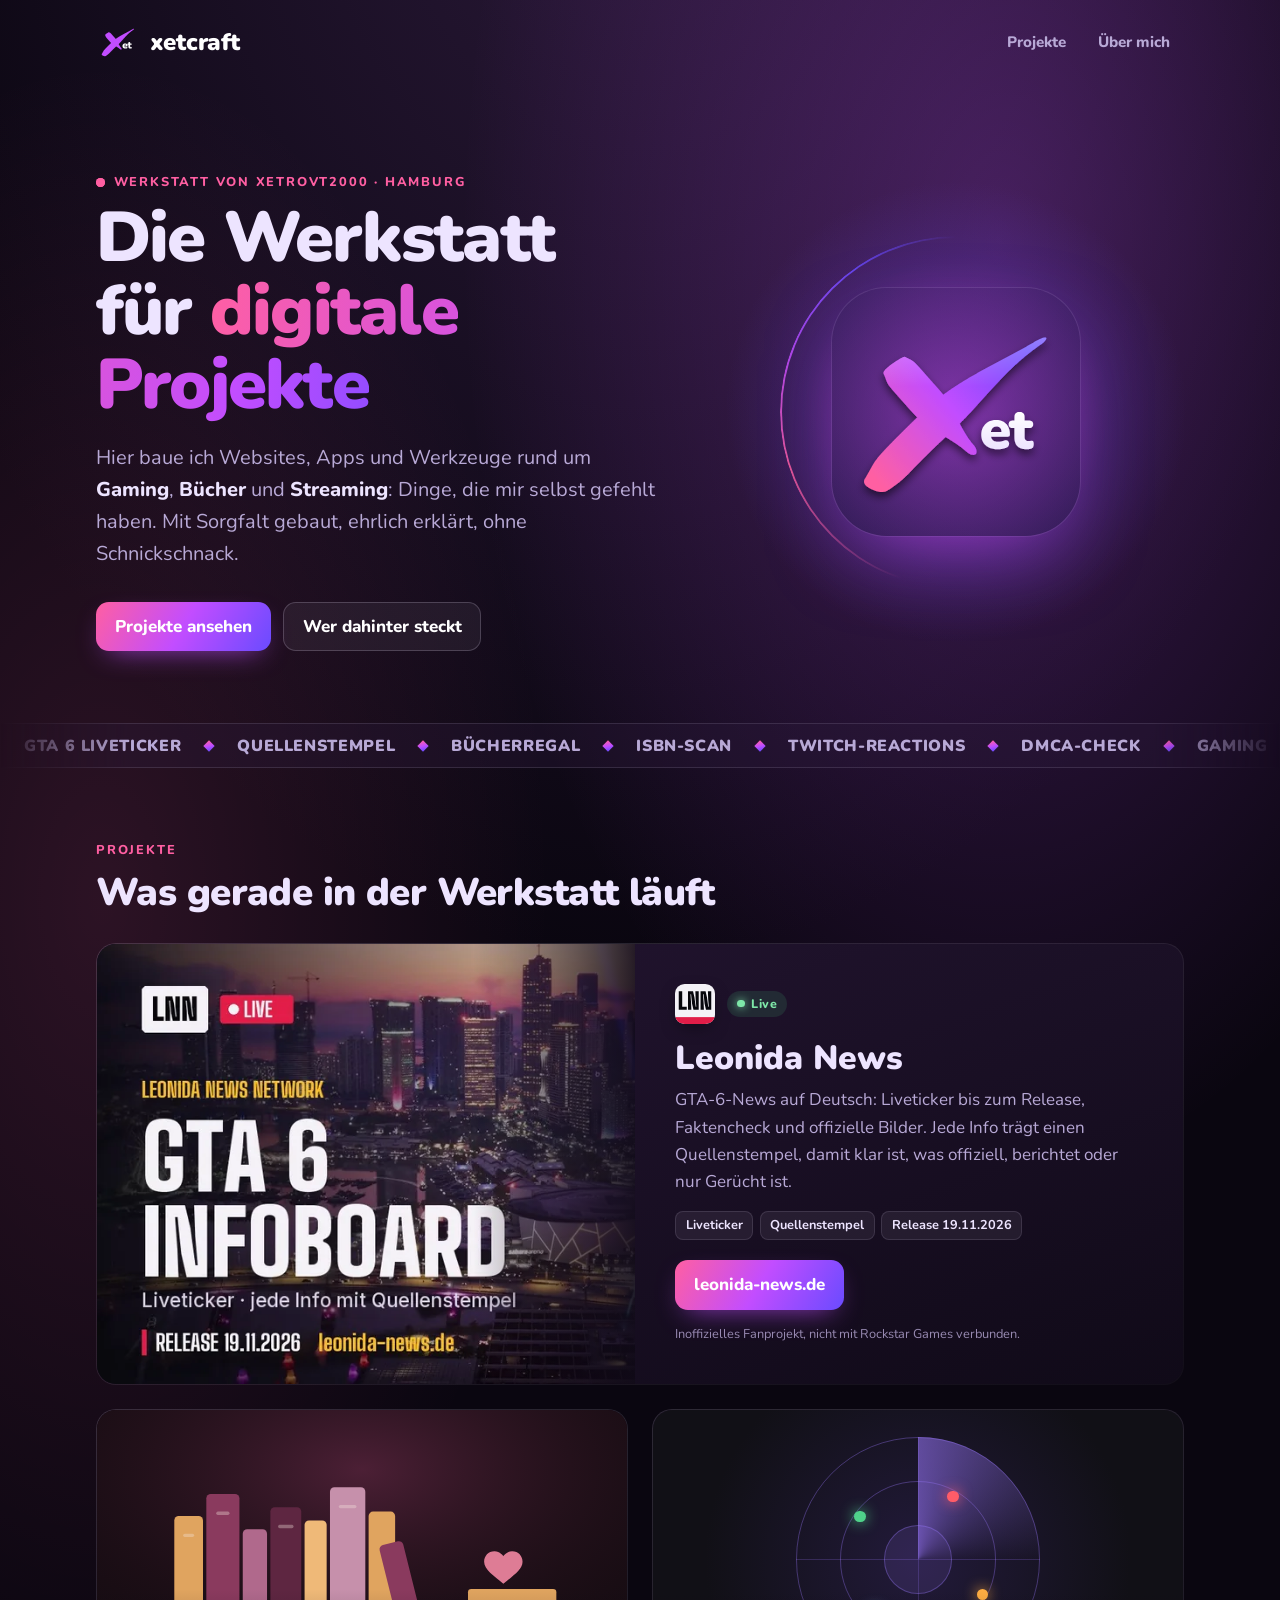
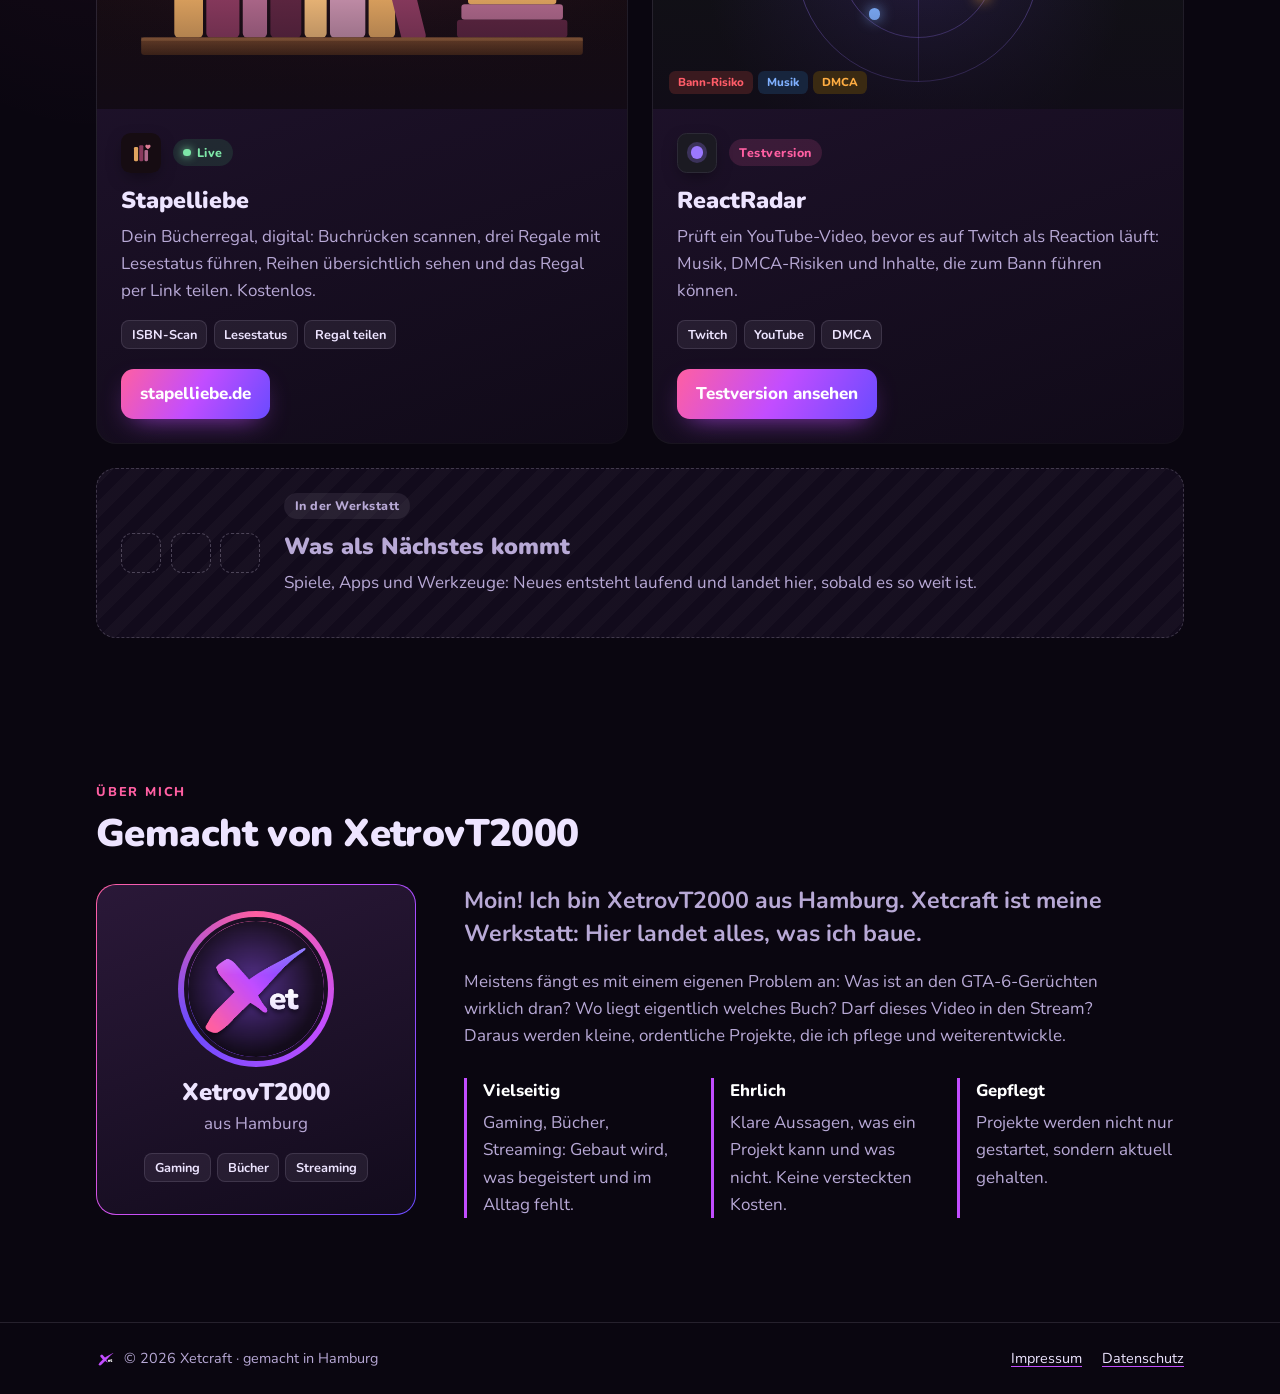
==== index.html @ e11c420f "Startseite xetcraft.de Co-Authored-By: Claude Opus 5.5 <noreply@anthropic.com>" ====
<!doctype html>
<html lang="de">
<head>
<meta charset="utf-8">
<meta name="viewport" content="width=device-width, initial-scale=1">
<title>Xetcraft · Die Werkstatt von XetrovT2000</title>
<meta name="description" content="Xetcraft ist die Dachmarke für die Projekte von XetrovT2000 aus Hamburg: Leonida News, Stapelliebe, ReactRadar und mehr.">
<link rel="icon" href="assets/favicon.ico" sizes="any">
<link rel="icon" type="image/png" sizes="32x32" href="assets/favicon-32.png">
<link rel="apple-touch-icon" href="assets/app-icon-180.png">
<meta name="theme-color" content="#0A0610">
<meta property="og:type" content="website">
<meta property="og:title" content="Xetcraft">
<meta property="og:description" content="Die Werkstatt für digitale Projekte: Leonida News, Stapelliebe, ReactRadar und mehr.">
<meta property="og:image" content="https://xetcraft.de/assets/banner-social-1200x630.png">
<meta property="og:url" content="https://xetcraft.de/">
<link rel="preload" href="assets/Nunito-Black.ttf" as="font" type="font/ttf" crossorigin>
<link rel="stylesheet" href="assets/site.css">
</head>
<body class="start">
<header class="top">
  <div class="wrap">
    <a class="marke" href="./" aria-label="Xetcraft Startseite"><img src="assets/zeichen-flach.svg" alt=""><span>xetcraft</span></a>
    <nav class="hauptnav" aria-label="Seitenbereiche">
      <a href="#projekte">Projekte</a>
      <a href="#ueber">Über mich</a>
    </nav>
  </div>
</header>

<main>
  <section class="wrap hero">
    <div class="hero-text">
      <p class="eyebrow"><span class="puls" aria-hidden="true"></span>Werkstatt von XetrovT2000 · Hamburg</p>
      <h1>Die Werkstatt für <em>digitale Projekte</em></h1>
      <p class="lead">Hier baue ich Websites, Apps und Werkzeuge rund um <strong>Gaming</strong>, <strong>Bücher</strong> und <strong>Streaming</strong>: Dinge, die mir selbst gefehlt haben. Mit Sorgfalt gebaut, ehrlich erklärt, ohne Schnickschnack.</p>
      <div class="aktionen">
        <a class="knopf" href="#projekte">Projekte ansehen</a>
        <a class="knopf zweit" href="#ueber">Wer dahinter steckt</a>
      </div>
    </div>
    <div class="buehne" aria-hidden="true">
      <div class="ring"></div>
      <div class="zeichen"><img src="assets/zeichen.svg" alt=""><span class="glanz"></span></div>
      <span class="funke f1"></span><span class="funke f2"></span><span class="funke f3"></span><span class="funke f4"></span><span class="funke f5"></span>
    </div>
  </section>

  <div class="laufband" aria-hidden="true">
    <div class="laufband-spur">
      <span>GTA 6 Liveticker</span><span>Quellenstempel</span><span>Bücherregal</span><span>ISBN-Scan</span><span>Twitch-Reactions</span><span>DMCA-Check</span><span>Gaming</span><span>Bücher</span><span>Streaming</span>
      <span>GTA 6 Liveticker</span><span>Quellenstempel</span><span>Bücherregal</span><span>ISBN-Scan</span><span>Twitch-Reactions</span><span>DMCA-Check</span><span>Gaming</span><span>Bücher</span><span>Streaming</span>
    </div>
  </div>

  <section class="wrap" id="projekte">
    <p class="eyebrow">Projekte</p>
    <h2>Was gerade in der Werkstatt läuft</h2>

    <div class="produkte">
      <article class="projekt gross leonida">
        <a class="bild" href="https://leonida-news.de" tabindex="-1" aria-hidden="true">
          <img src="assets/projekte/leonida-news.webp" srcset="assets/projekte/leonida-news-480.webp 480w, assets/projekte/leonida-news.webp 960w" sizes="(min-width: 60rem) 36rem, 100vw" width="960" height="504" alt="" loading="lazy">
        </a>
        <div class="inhalt">
          <div class="kopf"><img class="logo" src="assets/projekte/leonida-logo.svg" alt="" width="40" height="40"><span class="status live">Live</span></div>
          <h3>Leonida News</h3>
          <p>GTA-6-News auf Deutsch: Liveticker bis zum Release, Faktencheck und offizielle Bilder. Jede Info trägt einen Quellenstempel, damit klar ist, was offiziell, berichtet oder nur Gerücht ist.</p>
          <ul class="marken"><li>Liveticker</li><li>Quellenstempel</li><li>Release 19.11.2026</li></ul>
          <a class="knopf" href="https://leonida-news.de">leonida-news.de</a>
          <p class="fussnote">Inoffizielles Fanprojekt, nicht mit Rockstar Games verbunden.</p>
        </div>
      </article>

      <article class="projekt stapelliebe">
        <a class="bild" href="https://stapelliebe.de" tabindex="-1" aria-hidden="true">
          <svg viewBox="0 0 480 270" role="presentation">
            <defs>
              <linearGradient id="sl-holz" x1="0" y1="0" x2="0" y2="1"><stop offset="0" stop-color="#7a4a2c"/><stop offset="1" stop-color="#4a2a18"/></linearGradient>
              <radialGradient id="sl-licht" cx=".5" cy=".2" r=".8"><stop offset="0" stop-color="#5E2641" stop-opacity=".75"/><stop offset="1" stop-color="#160C12" stop-opacity="0"/></radialGradient>
            </defs>
            <rect width="480" height="270" fill="#160C12"/>
            <rect width="480" height="270" fill="url(#sl-licht)"/>
            <g class="buecher">
              <rect x="70" y="96" width="26" height="110" rx="4" fill="#E0A45F"/>
              <rect x="99" y="76" width="30" height="130" rx="4" fill="#8A3A5E"/>
              <rect x="132" y="108" width="22" height="98" rx="4" fill="#B0698C"/>
              <rect x="157" y="88" width="28" height="118" rx="4" fill="#5E2641"/>
              <rect x="188" y="100" width="20" height="106" rx="4" fill="#EFB978"/>
              <rect x="211" y="70" width="32" height="136" rx="4" fill="#C690AB"/>
              <rect x="246" y="92" width="24" height="114" rx="4" fill="#E0A45F"/>
              <rect x="276" y="118" width="22" height="92" rx="4" fill="#8A3A5E" transform="rotate(-14 287 206)"/>
              <rect x="330" y="176" width="92" height="14" rx="3" fill="#B0698C"/>
              <rect x="336" y="162" width="80" height="14" rx="3" fill="#E0A45F"/>
              <rect x="326" y="190" width="100" height="16" rx="3" fill="#5E2641"/>
              <g fill="#f3e6dd" opacity=".35"><rect x="78" y="112" width="10" height="3" rx="1.5"/><rect x="108" y="92" width="12" height="3" rx="1.5"/><rect x="164" y="104" width="14" height="3" rx="1.5"/><rect x="219" y="86" width="16" height="3" rx="1.5"/></g>
              <path class="herz" d="M376 128c-5 0-8 4.4-8 4.4s-3-4.4-8-4.4c-5.6 0-9.4 4.4-9.4 9.4 0 7 8.8 12.6 17.4 20 8.8-7.4 17.4-13 17.4-20 0-5-3.8-9.4-9.4-9.4z" fill="#DE7C95"/>
            </g>
            <rect x="40" y="206" width="400" height="16" rx="3" fill="url(#sl-holz)"/>
            <rect x="40" y="206" width="400" height="3" fill="#a06a42" opacity=".7"/>
          </svg>
        </a>
        <div class="inhalt">
          <div class="kopf"><img class="logo" src="assets/projekte/stapelliebe-logo.svg" alt="" width="40" height="40"><span class="status live">Live</span></div>
          <h3>Stapelliebe</h3>
          <p>Dein Bücherregal, digital: Buchrücken scannen, drei Regale mit Lesestatus führen, Reihen übersichtlich sehen und das Regal per Link teilen. Kostenlos.</p>
          <ul class="marken"><li>ISBN-Scan</li><li>Lesestatus</li><li>Regal teilen</li></ul>
          <a class="knopf" href="https://stapelliebe.de">stapelliebe.de</a>
        </div>
      </article>

      <article class="projekt reactradar">
        <a class="bild" href="https://xetrovt2000.github.io/reactradar/" tabindex="-1" aria-hidden="true">
          <div class="radar">
            <span class="kreis k1"></span><span class="kreis k2"></span><span class="kreis k3"></span>
            <span class="strahl"></span>
            <span class="blip b-ban"></span><span class="blip b-warn"></span><span class="blip b-musik"></span><span class="blip b-ok"></span>
          </div>
          <ul class="radar-chips"><li class="ban">Bann-Risiko</li><li class="musik">Musik</li><li class="warn">DMCA</li></ul>
        </a>
        <div class="inhalt">
          <div class="kopf"><span class="logo rr" aria-hidden="true"><span></span></span><span class="status test">Testversion</span></div>
          <h3>ReactRadar</h3>
          <p>Prüft ein YouTube-Video, bevor es auf Twitch als Reaction läuft: Musik, DMCA-Risiken und Inhalte, die zum Bann führen können.</p>
          <ul class="marken"><li>Twitch</li><li>YouTube</li><li>DMCA</li></ul>
          <a class="knopf" href="https://xetrovt2000.github.io/reactradar/">Testversion ansehen</a>
        </div>
      </article>

      <article class="projekt leise">
        <div class="werkbank" aria-hidden="true"><span></span><span></span><span></span></div>
        <div class="inhalt">
          <div class="kopf"><span class="status bald">In der Werkstatt</span></div>
          <h3>Was als Nächstes kommt</h3>
          <p>Spiele, Apps und Werkzeuge: Neues entsteht laufend und landet hier, sobald es so weit ist.</p>
        </div>
      </article>
    </div>
  </section>

  <section class="wrap" id="ueber">
    <p class="eyebrow">Über mich</p>
    <h2>Gemacht von XetrovT2000</h2>
    <div class="ich">
      <div class="profil">
        <div class="avatar"><img src="assets/avatar-256.png" alt="Xetcraft-Avatar" width="256" height="256"></div>
        <p class="name">XetrovT2000</p>
        <p class="ort">aus Hamburg</p>
        <ul class="marken"><li>Gaming</li><li>Bücher</li><li>Streaming</li></ul>
      </div>
      <div class="ich-text">
        <p class="gross-text">Moin! Ich bin XetrovT2000 aus Hamburg. Xetcraft ist meine Werkstatt: Hier landet alles, was ich baue.</p>
        <p>Meistens fängt es mit einem eigenen Problem an: Was ist an den GTA-6-Gerüchten wirklich dran? Wo liegt eigentlich welches Buch? Darf dieses Video in den Stream? Daraus werden kleine, ordentliche Projekte, die ich pflege und weiterentwickle.</p>
        <div class="ueber">
          <div><h3>Vielseitig</h3><p>Gaming, Bücher, Streaming: Gebaut wird, was begeistert und im Alltag fehlt.</p></div>
          <div><h3>Ehrlich</h3><p>Klare Aussagen, was ein Projekt kann und was nicht. Keine versteckten Kosten.</p></div>
          <div><h3>Gepflegt</h3><p>Projekte werden nicht nur gestartet, sondern aktuell gehalten.</p></div>
        </div>
      </div>
    </div>
  </section>
</main>

<footer class="unten">
  <div class="wrap">
    <span><img src="assets/zeichen-flach.svg" alt="" width="20" height="20"> © 2026 Xetcraft · gemacht in Hamburg</span>
    <nav><a href="impressum.html">Impressum</a><a href="datenschutz.html">Datenschutz</a></nav>
  </div>
</footer>
</body>
</html>
---- assets/site.css ----
@font-face { font-family: "Nunito"; src: url("Nunito-var.ttf") format("truetype"); font-weight: 200 900; font-display: swap; }
@font-face { font-family: "Nunito Black"; src: url("Nunito-Black.ttf") format("truetype"); font-weight: 900; font-display: swap; }

:root {
  --pink: #FF5FA2; --magenta: #C24DFF; --violett: #6A4BFF;
  --aubergine: #2C1A3B; --nacht: #0A0610; --lavendel: #EDE4FF; --tinte: #1C1027;
  --text: #EDE4FF; --text-leise: #B8A9D6; --linie: rgba(237, 228, 255, .12);
  --verlauf: linear-gradient(120deg, var(--pink), var(--magenta) 50%, var(--violett));
  color-scheme: dark;
}
* { box-sizing: border-box; }
html { background: var(--nacht); scroll-behavior: smooth; }
body {
  margin: 0; min-height: 100vh; display: flex; flex-direction: column; overflow-x: hidden;
  font: 400 1.0625rem/1.6 "Nunito", system-ui, sans-serif; color: var(--text);
  background: radial-gradient(ellipse 90% 60% at 50% -10%, var(--aubergine), var(--nacht) 70%) no-repeat, var(--nacht);
}
body.start {
  background:
    radial-gradient(ellipse 60% 45% at 78% 8%, rgba(194, 77, 255, .28), transparent 70%) no-repeat,
    radial-gradient(ellipse 50% 40% at 8% 30%, rgba(255, 95, 162, .14), transparent 70%) no-repeat,
    radial-gradient(ellipse 90% 60% at 50% -10%, var(--aubergine), var(--nacht) 70%) no-repeat,
    var(--nacht);
}
a { color: var(--lavendel); text-decoration-color: var(--magenta); text-underline-offset: .2em; }
a:hover { color: #fff; }
a:focus-visible { outline: 2px solid var(--pink); outline-offset: 3px; border-radius: 4px; }
img, svg { max-width: 100%; }

.wrap { width: 100%; max-width: 72rem; margin: 0 auto; padding-inline: clamp(1rem, 4vw, 2rem); }

/* Kopf */
header.top { padding-block: 1.25rem; }
header.top .wrap { display: flex; align-items: center; justify-content: space-between; gap: 1rem; }
.marke { display: inline-flex; align-items: center; gap: .6rem; text-decoration: none; color: #fff; }
.marke img { width: 2.75rem; height: 2.75rem; }
.marke span { font: 900 1.5rem/1 "Nunito Black", "Nunito", sans-serif; letter-spacing: -.01em; }
.hauptnav { display: flex; gap: .35rem; }
.hauptnav a { padding: .45rem .85rem; border-radius: 999px; text-decoration: none; font-weight: 800; font-size: .95rem; color: var(--text-leise); transition: background .2s, color .2s; }
.hauptnav a:hover { background: rgba(237, 228, 255, .08); color: #fff; }

main { flex: 1; }

/* Hero */
.hero {
  display: grid; grid-template-columns: minmax(0, 1.25fr) minmax(0, 1fr); align-items: center; gap: clamp(1.5rem, 5vw, 4rem);
  padding-block: clamp(2.5rem, 8vw, 5.5rem) clamp(2.5rem, 7vw, 4.5rem);
}
h1 {
  margin: 0; max-width: 16ch;
  font: 900 clamp(2.4rem, 6.8vw, 4.4rem)/1.04 "Nunito Black", "Nunito", sans-serif; letter-spacing: -.025em;
}
h1 em {
  font-style: normal; color: transparent; -webkit-background-clip: text; background-clip: text;
  background-image: linear-gradient(100deg, var(--pink), var(--magenta) 30%, var(--violett) 50%, #fff 55%, var(--pink) 62%, var(--magenta) 80%, var(--violett));
  background-size: 250% 100%; animation: schimmer 7s ease-in-out infinite;
}
@keyframes schimmer { 0%, 30% { background-position: 100% 0; } 70%, 100% { background-position: 0 0; } }
.lead { margin: 1.25rem 0 0; max-width: 36rem; font-size: clamp(1.05rem, 2.3vw, 1.25rem); color: var(--text-leise); }
.lead strong { color: var(--lavendel); font-weight: 800; }
.aktionen { display: flex; flex-wrap: wrap; gap: .75rem; margin-top: 2rem; }

.eyebrow { display: flex; align-items: center; gap: .55rem; margin: 0 0 .6rem; font-weight: 800; font-size: .8rem; letter-spacing: .14em; text-transform: uppercase; color: var(--pink); }
.puls { position: relative; width: .55rem; height: .55rem; border-radius: 50%; background: var(--pink); }
.puls::after { content: ""; position: absolute; inset: 0; border-radius: 50%; background: var(--pink); animation: puls 2.2s ease-out infinite; }
@keyframes puls { from { transform: scale(1); opacity: .7; } to { transform: scale(3); opacity: 0; } }

/* Logo-Bühne mit Lichtschein, Ring, Glanz und Funken */
.buehne { position: relative; width: min(100%, 25rem); aspect-ratio: 1; margin-inline: auto; display: grid; place-items: center; }
.buehne::before {
  content: ""; position: absolute; inset: -10%; border-radius: 50%;
  background: radial-gradient(circle, rgba(194, 77, 255, .5), rgba(106, 75, 255, .15) 45%, transparent 68%);
  animation: glimmen 6s ease-in-out infinite;
}
.ring {
  position: absolute; inset: 6%; border-radius: 50%; padding: 2px;
  background: conic-gradient(from 0deg, transparent 0 55%, var(--pink) 70%, var(--magenta) 80%, var(--violett) 90%, transparent);
  -webkit-mask: linear-gradient(#000 0 0) content-box, linear-gradient(#000 0 0); -webkit-mask-composite: xor;
  mask: linear-gradient(#000 0 0) content-box exclude, linear-gradient(#000 0 0);
  animation: drehen 9s linear infinite; opacity: .85;
}
.zeichen {
  position: relative; width: 62%; border-radius: 22%; overflow: hidden;
  box-shadow: 0 30px 80px -20px rgba(194, 77, 255, .55), 0 0 0 1px rgba(237, 228, 255, .1);
  animation: schweben 7s ease-in-out infinite;
}
.zeichen img { display: block; width: 100%; }
.glanz {
  position: absolute; inset: 0;
  background: linear-gradient(115deg, transparent 35%, rgba(255, 255, 255, .28) 48%, rgba(255, 255, 255, .05) 56%, transparent 62%);
  transform: translateX(-120%); animation: glanz 6s ease-in-out infinite 1.2s;
}
.funke { position: absolute; width: .5rem; height: .5rem; border-radius: 50%; background: #fff; box-shadow: 0 0 12px 3px var(--magenta); opacity: 0; animation: funkeln 4.5s ease-in-out infinite; }
.f1 { top: 12%; left: 18%; } .f2 { top: 22%; right: 8%; animation-delay: 1.1s; background: var(--pink); }
.f3 { bottom: 14%; left: 10%; animation-delay: 2.2s; } .f4 { bottom: 8%; right: 22%; animation-delay: 3s; background: #B9A8FF; }
.f5 { top: 50%; right: 0; width: .35rem; height: .35rem; animation-delay: 1.7s; }

@keyframes glimmen { 0%, 100% { opacity: .65; transform: scale(.94); } 50% { opacity: 1; transform: scale(1.04); } }
@keyframes drehen { to { transform: rotate(360deg); } }
@keyframes schweben { 0%, 100% { transform: translateY(0) rotate(-1.5deg); } 50% { transform: translateY(-10px) rotate(1.5deg); } }
@keyframes glanz { 0%, 55% { transform: translateX(-120%); } 85%, 100% { transform: translateX(120%); } }
@keyframes funkeln { 0%, 100% { opacity: 0; transform: scale(.4); } 45% { opacity: 1; transform: scale(1); } 70% { opacity: 0; transform: scale(.6); } }

/* Laufband */
.laufband {
  overflow: hidden; border-block: 1px solid var(--linie); background: rgba(44, 26, 59, .35);
  -webkit-mask: linear-gradient(90deg, transparent, #000 10%, #000 90%, transparent);
  mask: linear-gradient(90deg, transparent, #000 10%, #000 90%, transparent);
}
.laufband-spur { display: flex; width: max-content; animation: laufen 40s linear infinite; }
.laufband span { display: flex; align-items: center; gap: 1.5rem; padding: .85rem 0 .85rem 1.5rem; white-space: nowrap; font: 900 1rem/1 "Nunito Black", "Nunito", sans-serif; letter-spacing: .04em; text-transform: uppercase; color: var(--text-leise); }
.laufband span::after { content: ""; width: .5rem; height: .5rem; transform: rotate(45deg); background: var(--verlauf); }
@keyframes laufen { to { transform: translateX(-50%); } }

/* Abschnitte */
section { padding-block: clamp(2.5rem, 7vw, 4.5rem); scroll-margin-top: 1rem; }
h2 { margin: 0 0 1.75rem; font: 900 clamp(1.7rem, 4vw, 2.4rem)/1.15 "Nunito Black", "Nunito", sans-serif; letter-spacing: -.015em; }

/* Projektkarten */
.produkte { display: grid; grid-template-columns: repeat(2, minmax(0, 1fr)); gap: 1.5rem; }
.projekt {
  position: relative; display: flex; flex-direction: column; border-radius: 1.25rem; overflow: hidden;
  background: linear-gradient(160deg, #241532, #100a18) padding-box, linear-gradient(160deg, rgba(237, 228, 255, .16), rgba(237, 228, 255, .04)) border-box;
  border: 1px solid transparent;
  transition: transform .35s cubic-bezier(.2, .8, .2, 1), box-shadow .35s;
}
.projekt:not(.leise):hover {
  transform: translateY(-6px);
  background: linear-gradient(160deg, #2a1838, #120b1c) padding-box, var(--verlauf) border-box;
  box-shadow: 0 24px 60px -24px rgba(194, 77, 255, .6);
}
.projekt.gross { grid-column: 1 / -1; flex-direction: row; }
.projekt.gross .bild { flex: 1.15; aspect-ratio: auto; min-height: 20rem; }
.projekt.gross .bild img { object-position: left center; }
.projekt.gross .inhalt { flex: 1; align-self: center; padding: clamp(1.5rem, 3.5vw, 2.5rem); }
.projekt.gross h3 { font-size: clamp(1.6rem, 3.2vw, 2.1rem); }

.bild { position: relative; display: block; aspect-ratio: 16 / 9; overflow: hidden; background: var(--tinte); }
.bild img, .bild > svg { display: block; width: 100%; height: 100%; object-fit: cover; transition: transform .6s cubic-bezier(.2, .8, .2, 1); }
.projekt:hover .bild img, .projekt:hover .bild > svg { transform: scale(1.04); }
.bild::after { content: ""; position: absolute; inset: 0; pointer-events: none; background: linear-gradient(180deg, transparent 60%, rgba(16, 10, 24, .55)); }
.projekt.gross .bild::after { background: linear-gradient(90deg, transparent 70%, rgba(16, 10, 24, .9)); }

.inhalt { display: flex; flex-direction: column; align-items: flex-start; flex: 1; padding: 1.5rem; }
.kopf { display: flex; align-items: center; gap: .75rem; margin-bottom: .9rem; }
.kopf .logo { width: 2.5rem; height: 2.5rem; border-radius: .6rem; box-shadow: 0 6px 18px -6px rgba(0, 0, 0, .6); }
.projekt h3 { margin: 0 0 .5rem; font: 900 1.45rem/1.2 "Nunito Black", "Nunito", sans-serif; }
.projekt p { margin: 0 0 1rem; color: var(--text-leise); }
.projekt .knopf { margin-top: auto; }
.projekt.leise h3 { color: var(--text-leise); }

.marken { display: flex; flex-wrap: wrap; gap: .4rem; margin: 0 0 1.25rem; padding: 0; list-style: none; }
.marken li { padding: .2rem .6rem; border-radius: .5rem; font-size: .8rem; font-weight: 700; color: var(--lavendel); background: rgba(237, 228, 255, .07); border: 1px solid var(--linie); }

.status { display: inline-block; padding: .2rem .65rem; border-radius: 999px; font-size: .78rem; font-weight: 800; letter-spacing: .04em; }
.status.live { background: rgba(74, 222, 128, .12); color: #7EE7A8; }
.status.live::before { content: ""; display: inline-block; width: .45rem; height: .45rem; margin-right: .4rem; border-radius: 50%; background: currentColor; vertical-align: .05em; box-shadow: 0 0 8px currentColor; }
.status.test { background: rgba(255, 95, 162, .14); color: var(--pink); }
.status.bald { background: rgba(237, 228, 255, .08); color: var(--text-leise); }

.knopf {
  position: relative; overflow: hidden; display: inline-block; padding: .7rem 1.2rem; border-radius: .8rem; text-decoration: none; font-weight: 800;
  color: #fff; background: var(--verlauf); box-shadow: 0 10px 28px -12px rgba(194, 77, 255, .8); transition: transform .2s, box-shadow .2s;
}
.knopf::after {
  content: ""; position: absolute; inset: 0; transform: translateX(-120%);
  background: linear-gradient(115deg, transparent 30%, rgba(255, 255, 255, .35) 50%, transparent 70%); transition: transform .6s;
}
.knopf:hover { color: #fff; transform: translateY(-2px); box-shadow: 0 14px 34px -12px rgba(255, 95, 162, .8); }
.knopf:hover::after { transform: translateX(120%); }
.knopf.zweit { background: rgba(237, 228, 255, .06); box-shadow: inset 0 0 0 1px rgba(237, 228, 255, .2); }
.knopf.zweit:hover { background: rgba(237, 228, 255, .12); }
.projekt .fussnote { margin: .9rem 0 0; font-size: .8rem; opacity: .8; }

/* Stapelliebe-Illustration */
.stapelliebe .bild { background: #160C12; }
.stapelliebe .herz { transform-origin: 368px 142px; animation: herz 2.6s ease-in-out infinite; }
@keyframes herz { 0%, 70%, 100% { transform: scale(1); } 80% { transform: scale(1.18); } 90% { transform: scale(.96); } }

/* ReactRadar-Illustration */
.reactradar .bild { display: grid; place-items: center; background: radial-gradient(circle at 50% 50%, #221a3a, #111016 70%); }
.radar { position: relative; height: 82%; aspect-ratio: 1; }
.radar .kreis { position: absolute; border-radius: 50%; border: 1px solid rgba(155, 120, 255, .35); }
.k1 { inset: 0; } .k2 { inset: 18%; } .k3 { inset: 36%; background: rgba(155, 120, 255, .12); }
.radar::before, .radar::after { content: ""; position: absolute; background: rgba(155, 120, 255, .22); }
.radar::before { left: 50%; top: 0; bottom: 0; width: 1px; }
.radar::after { top: 50%; left: 0; right: 0; height: 1px; }
.strahl { position: absolute; inset: 0; border-radius: 50%; background: conic-gradient(from 0deg, rgba(155, 120, 255, .55), rgba(155, 120, 255, 0) 25%); animation: drehen 4s linear infinite; }
.blip { position: absolute; width: .7rem; height: .7rem; border-radius: 50%; animation: blip 4s ease-out infinite; }
.b-ban { top: 22%; left: 62%; background: #ff5c68; box-shadow: 0 0 14px #ff5c68; animation-delay: .45s; }
.b-warn { top: 62%; left: 74%; background: #ffad42; box-shadow: 0 0 14px #ffad42; animation-delay: 1.3s; }
.b-musik { top: 70%; left: 30%; background: #7fb0ff; box-shadow: 0 0 14px #7fb0ff; animation-delay: 2.4s; }
.b-ok { top: 30%; left: 24%; background: #4fd18a; box-shadow: 0 0 14px #4fd18a; animation-delay: 3.4s; }
@keyframes blip { 0% { opacity: 1; transform: scale(1.3); } 60% { opacity: .35; transform: scale(1); } 100% { opacity: .2; } }
.radar-chips { position: absolute; left: 1rem; bottom: .9rem; display: flex; flex-wrap: wrap; gap: .35rem; margin: 0; padding: 0; list-style: none; z-index: 1; }
.radar-chips li { padding: .15rem .55rem; border-radius: .4rem; font-size: .72rem; font-weight: 800; }
.radar-chips .ban { background: #3a1a1f; color: #ff5c68; }
.radar-chips .musik { background: #17253d; color: #7fb0ff; }
.radar-chips .warn { background: #3a2a12; color: #ffad42; }
.logo.rr { display: grid; place-items: center; background: #1b1a22; border: 1px solid #2c2a36; }
.logo.rr span { width: .8rem; height: .8rem; border-radius: 50%; background: #9b78ff; box-shadow: 0 0 0 4px rgba(155, 120, 255, .25); }

/* Platzhalterkarte */
.projekt.leise { background: repeating-linear-gradient(135deg, rgba(237, 228, 255, .025) 0 12px, transparent 12px 24px), #120b1c; border: 1px dashed rgba(237, 228, 255, .2); }
.projekt.leise { grid-column: 1 / -1; flex-direction: row; align-items: center; }
.projekt.leise .inhalt { padding-left: 0; }
.projekt.leise .werkbank { padding: 1.5rem; }
.werkbank { display: flex; gap: .6rem; padding: 1.5rem 1.5rem 0; }
.werkbank span { width: 2.5rem; height: 2.5rem; border-radius: .7rem; border: 1px dashed rgba(237, 228, 255, .25); animation: warten 3s ease-in-out infinite; }
.werkbank span:nth-child(2) { animation-delay: .4s; } .werkbank span:nth-child(3) { animation-delay: .8s; }
@keyframes warten { 0%, 100% { background: transparent; } 50% { background: rgba(194, 77, 255, .18); } }

/* Über mich */
.ich { display: grid; grid-template-columns: minmax(15rem, 20rem) minmax(0, 1fr); gap: clamp(1.5rem, 4vw, 3rem); align-items: start; }
.profil {
  padding: 2rem 1.5rem; border-radius: 1.25rem; text-align: center;
  background: linear-gradient(160deg, #2a1838, #120b1c) padding-box, var(--verlauf) border-box; border: 1px solid transparent;
}
.avatar { position: relative; width: 9rem; margin: 0 auto 1.1rem; }
.avatar::before { content: ""; position: absolute; inset: -6px; border-radius: 50%; background: conic-gradient(var(--pink), var(--magenta), var(--violett), var(--pink)); animation: drehen 8s linear infinite; }
.avatar img { position: relative; display: block; width: 100%; height: auto; border-radius: 50%; border: 4px solid #1a0f24; }
.profil .name { margin: 0; font: 900 1.5rem/1.2 "Nunito Black", "Nunito", sans-serif; }
.profil .ort { margin: .2rem 0 1rem; color: var(--text-leise); }
.profil .marken { justify-content: center; margin: 0; }
.gross-text { margin: 0 0 1rem; font-size: clamp(1.2rem, 2.6vw, 1.45rem); line-height: 1.45; font-weight: 700; color: #fff; }
.ich-text > p { color: var(--text-leise); max-width: 40rem; }
.ueber { display: grid; gap: 1.25rem; grid-template-columns: repeat(auto-fit, minmax(min(100%, 12rem), 1fr)); margin-top: 1.75rem; }
.ueber div { padding-left: 1rem; border-left: 3px solid var(--magenta); }
.ueber h3 { margin: 0 0 .3rem; font-size: 1.05rem; font-weight: 800; color: #fff; }
.ueber p { margin: 0; color: var(--text-leise); }

/* Fuß */
footer.unten { margin-top: 2rem; padding-block: 1.5rem; border-top: 1px solid var(--linie); font-size: .9rem; color: var(--text-leise); }
footer.unten .wrap { display: flex; flex-wrap: wrap; align-items: center; gap: .75rem 1.5rem; justify-content: space-between; }
footer.unten span { display: inline-flex; align-items: center; gap: .5rem; }
footer.unten nav { display: flex; gap: 1.25rem; }

/* Mobil */
@media (max-width: 52rem) {
  .hero { grid-template-columns: 1fr; text-align: center; }
  .hero .buehne { order: -1; width: min(70%, 16rem); }
  h1, .lead { margin-inline: auto; }
  .eyebrow { justify-content: center; }
  .hero .aktionen { justify-content: center; }
  section .eyebrow { justify-content: flex-start; }
  .hero .eyebrow { display: block; }
  .hero .eyebrow .puls { display: inline-block; margin-right: .55rem; vertical-align: .05em; }
  .produkte { grid-template-columns: 1fr; }
  .projekt.gross, .projekt.leise { flex-direction: column; align-items: stretch; }
  .projekt.leise .inhalt { padding-left: 1.5rem; }
  .projekt.leise .werkbank { padding-bottom: 0; }
  .projekt.gross .bild { min-height: 0; aspect-ratio: 40 / 21; }
  .projekt.gross .bild::after { background: linear-gradient(180deg, transparent 60%, rgba(16, 10, 24, .55)); }
  .ich { grid-template-columns: 1fr; }
}
@media (max-width: 30rem) { .hauptnav a { padding-inline: .6rem; font-size: .9rem; } }

/* Weniger Bewegung: ruhigere Varianten statt gar keiner (Raphaels Windows meldet reduced-motion) */
@media (prefers-reduced-motion: reduce) {
  html { scroll-behavior: auto; }
  .buehne::before { animation: glimmen-ruhig 10s ease-in-out infinite; }
  .zeichen, .funke, .puls::after { animation: none; }
  .ring, .avatar::before { animation-duration: 30s; }
  .laufband-spur { animation-duration: 120s; }
  .strahl { animation-duration: 12s; }
  .glanz { animation-duration: 12s; }
  .projekt, .projekt:hover .bild img, .projekt:hover .bild > svg { transition: none; }
  .projekt:not(.leise):hover { transform: none; }
  @keyframes glimmen-ruhig { 0%, 100% { opacity: .75; } 50% { opacity: 1; } }
}

/* Unterseiten (Impressum, Datenschutz) */
.text { max-width: 44rem; padding-block: 2rem 3rem; }
.text h1 { margin: 0 0 1.5rem; max-width: none; font-size: clamp(1.9rem, 5vw, 2.6rem); }
.text h2 { margin: 2rem 0 1rem; font-size: 1.25rem; }
.text p, .text li { color: var(--text-leise); }
.platzhalter { color: var(--pink); font-weight: 700; }
.hinweis { padding: .8rem 1rem; border-radius: .7rem; background: rgba(255, 95, 162, .1); border: 1px solid rgba(255, 95, 162, .35); color: var(--lavendel); }
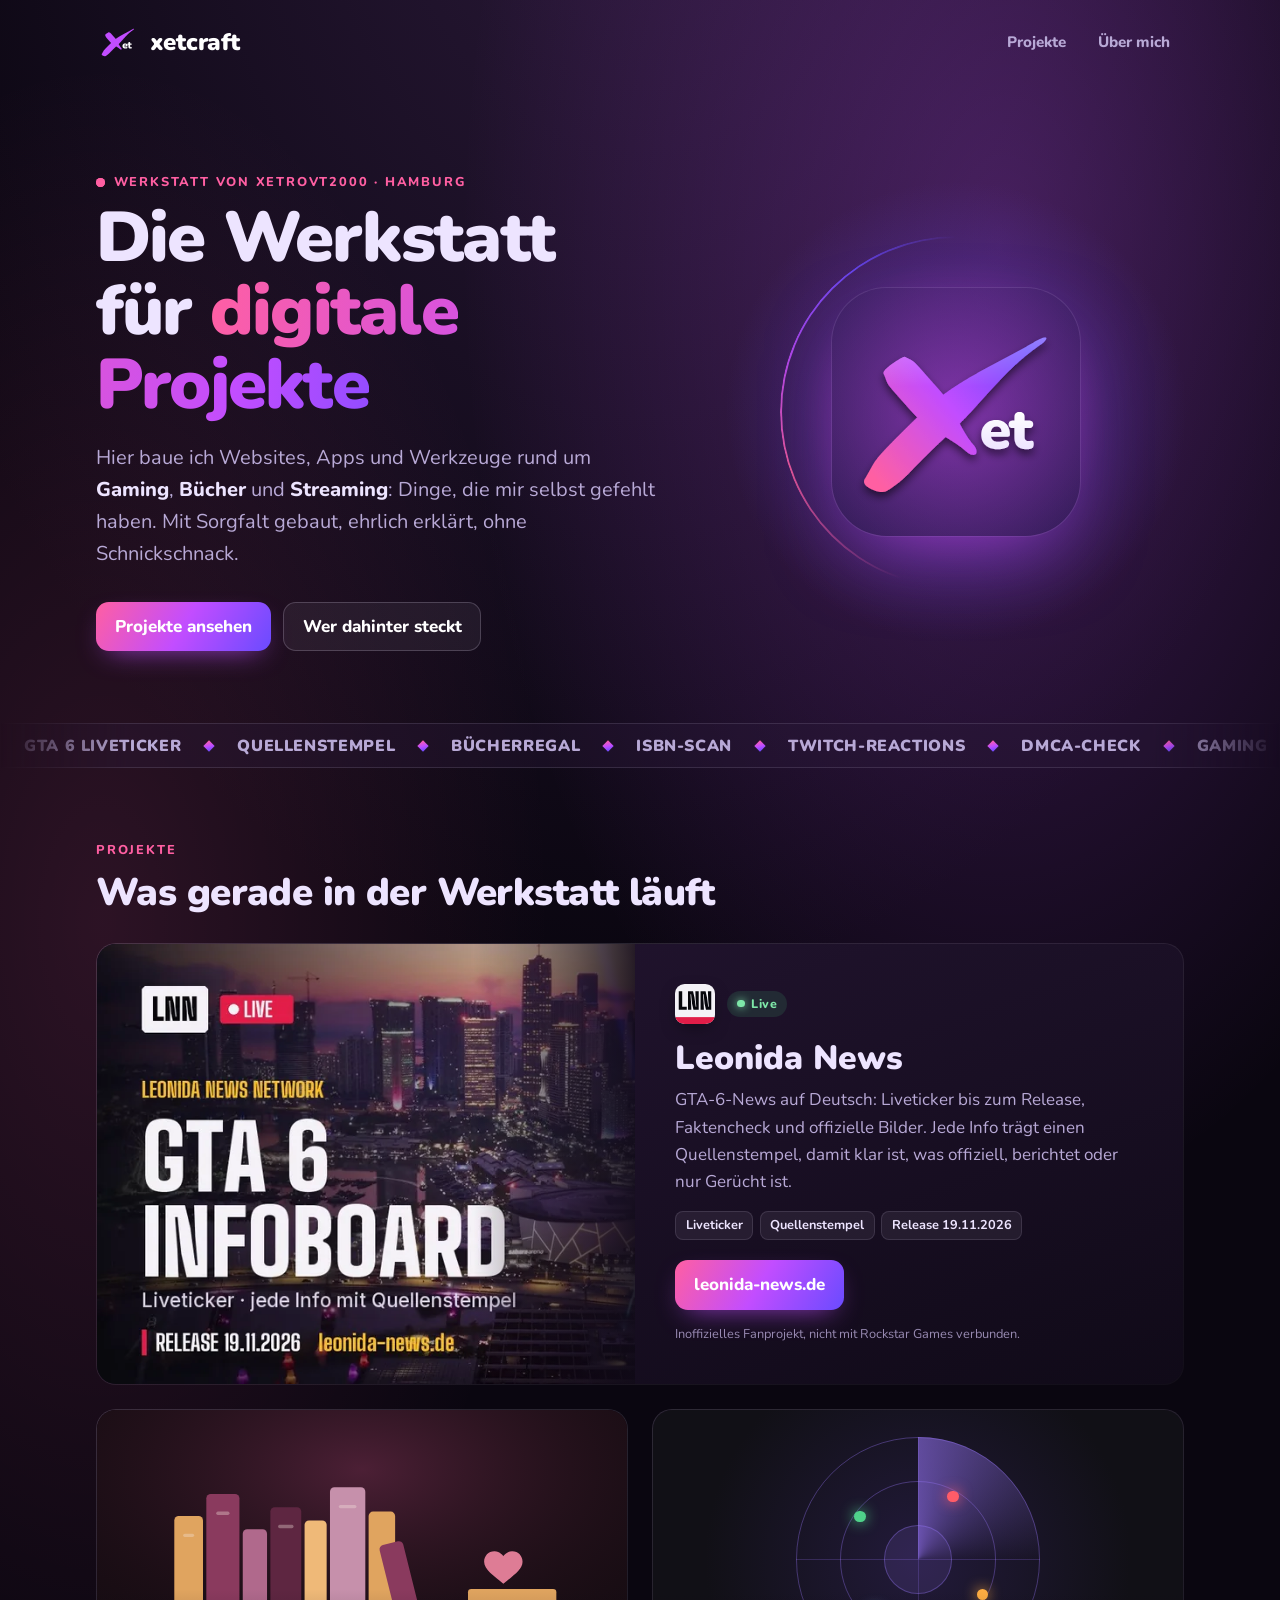
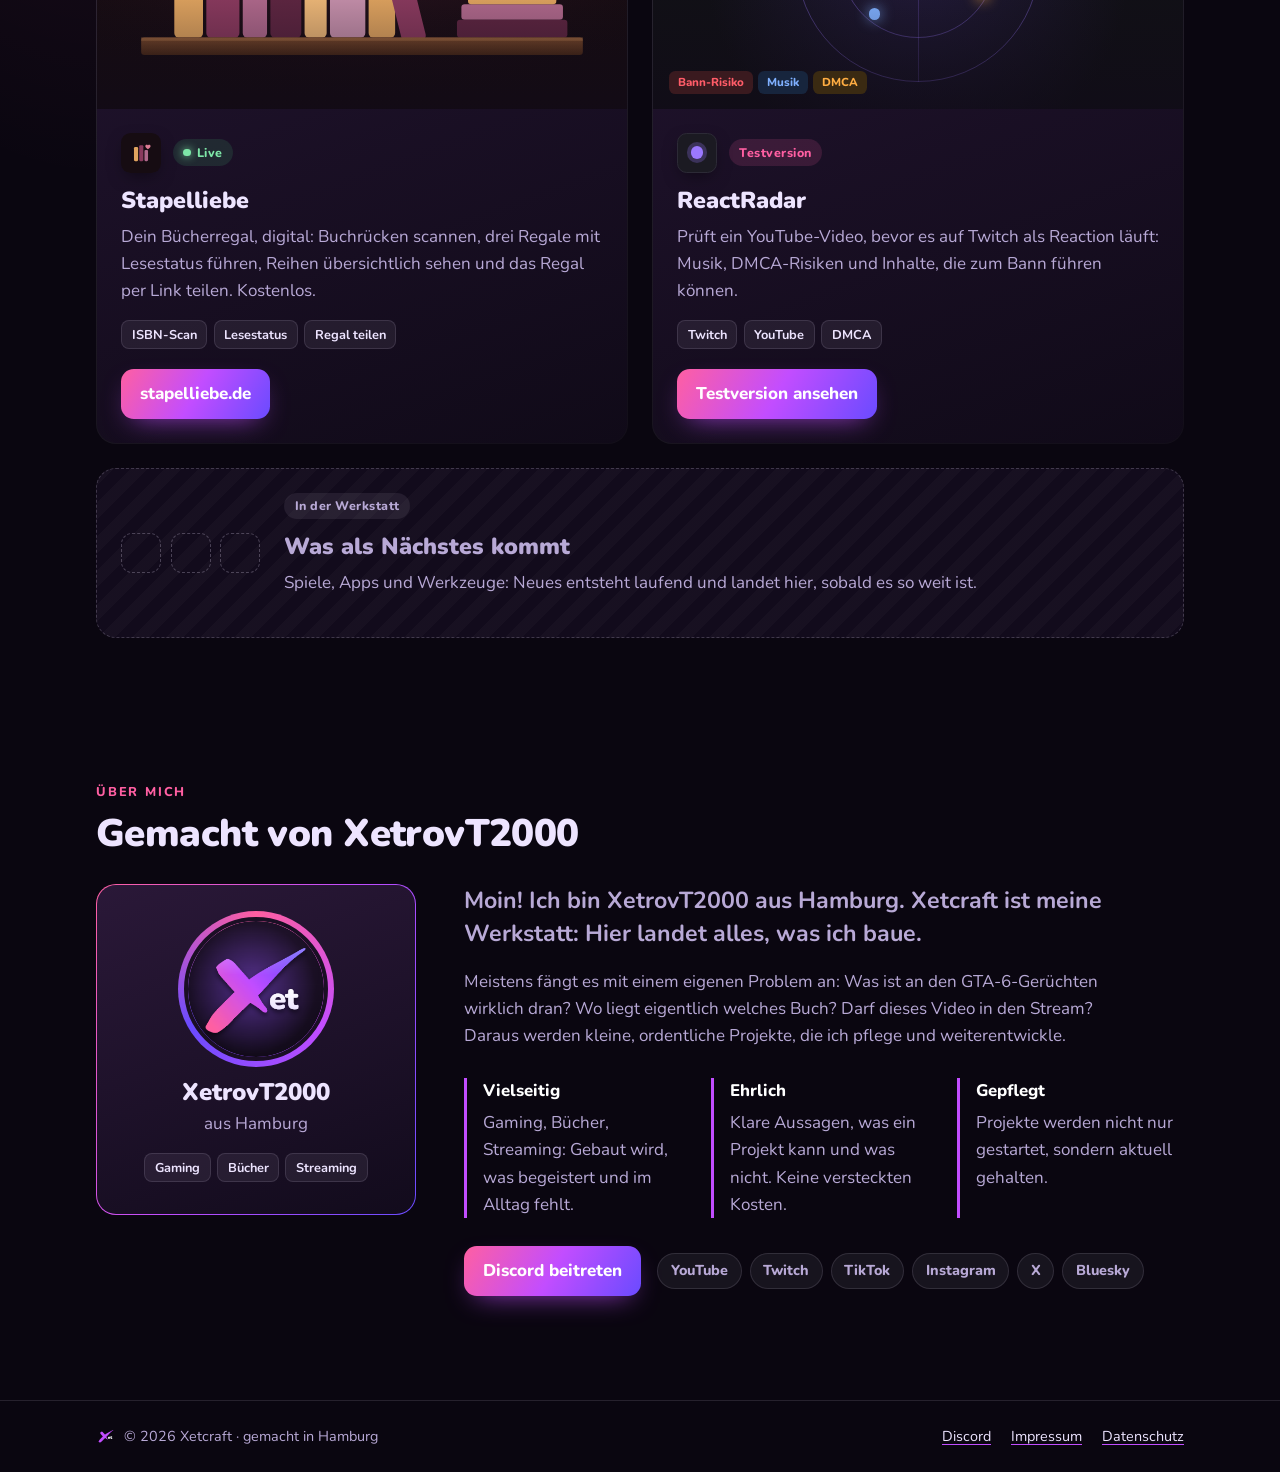
==== commit 11ec0601: "Discord-Knopf und Plattform-Links Co-Authored-By: Claude Opus 5.5 <noreply@anthropic.com>" ====
--- a/index.html
+++ b/index.html
@@ -156,6 +156,17 @@
           <div><h3>Ehrlich</h3><p>Klare Aussagen, was ein Projekt kann und was nicht. Keine versteckten Kosten.</p></div>
           <div><h3>Gepflegt</h3><p>Projekte werden nicht nur gestartet, sondern aktuell gehalten.</p></div>
         </div>
+        <div class="kanaele">
+          <a class="knopf" href="https://discord.gg/5anXePGCPg" rel="noopener">Discord beitreten</a>
+          <ul class="sozial" aria-label="Xetcraft auf anderen Plattformen">
+            <li><a href="https://www.youtube.com/@xetcraft" rel="noopener">YouTube</a></li>
+            <li><a href="https://www.twitch.tv/xetcraft" rel="noopener">Twitch</a></li>
+            <li><a href="https://www.tiktok.com/@xetcraft" rel="noopener">TikTok</a></li>
+            <li><a href="https://www.instagram.com/xetcraft/" rel="noopener">Instagram</a></li>
+            <li><a href="https://x.com/xetcraft" rel="noopener">X</a></li>
+            <li><a href="https://bsky.app/profile/xetcraft.de" rel="noopener">Bluesky</a></li>
+          </ul>
+        </div>
       </div>
     </div>
   </section>
@@ -164,7 +175,7 @@
 <footer class="unten">
   <div class="wrap">
     <span><img src="assets/zeichen-flach.svg" alt="" width="20" height="20"> © 2026 Xetcraft · gemacht in Hamburg</span>
-    <nav><a href="impressum.html">Impressum</a><a href="datenschutz.html">Datenschutz</a></nav>
+    <nav><a href="https://discord.gg/5anXePGCPg" rel="noopener">Discord</a><a href="impressum.html">Impressum</a><a href="datenschutz.html">Datenschutz</a></nav>
   </div>
 </footer>
 </body>
--- a/assets/site.css
+++ b/assets/site.css
@@ -228,6 +228,10 @@
 .ueber div { padding-left: 1rem; border-left: 3px solid var(--magenta); }
 .ueber h3 { margin: 0 0 .3rem; font-size: 1.05rem; font-weight: 800; color: #fff; }
 .ueber p { margin: 0; color: var(--text-leise); }
+.kanaele { display: flex; flex-wrap: wrap; align-items: center; gap: .75rem 1rem; margin-top: 1.75rem; }
+.sozial { list-style: none; margin: 0; padding: 0; display: flex; flex-wrap: wrap; gap: .5rem; }
+.sozial a { display: inline-block; padding: .4rem .85rem; border-radius: 999px; background: rgba(237, 228, 255, .06); box-shadow: inset 0 0 0 1px var(--linie); text-decoration: none; font-weight: 800; font-size: .9rem; color: var(--text-leise); transition: color .2s, box-shadow .2s, background .2s; }
+.sozial a:hover, .sozial a:focus-visible { color: #fff; background: rgba(194, 77, 255, .14); box-shadow: inset 0 0 0 1px var(--magenta); }
 
 /* Fuß */
 footer.unten { margin-top: 2rem; padding-block: 1.5rem; border-top: 1px solid var(--linie); font-size: .9rem; color: var(--text-leise); }
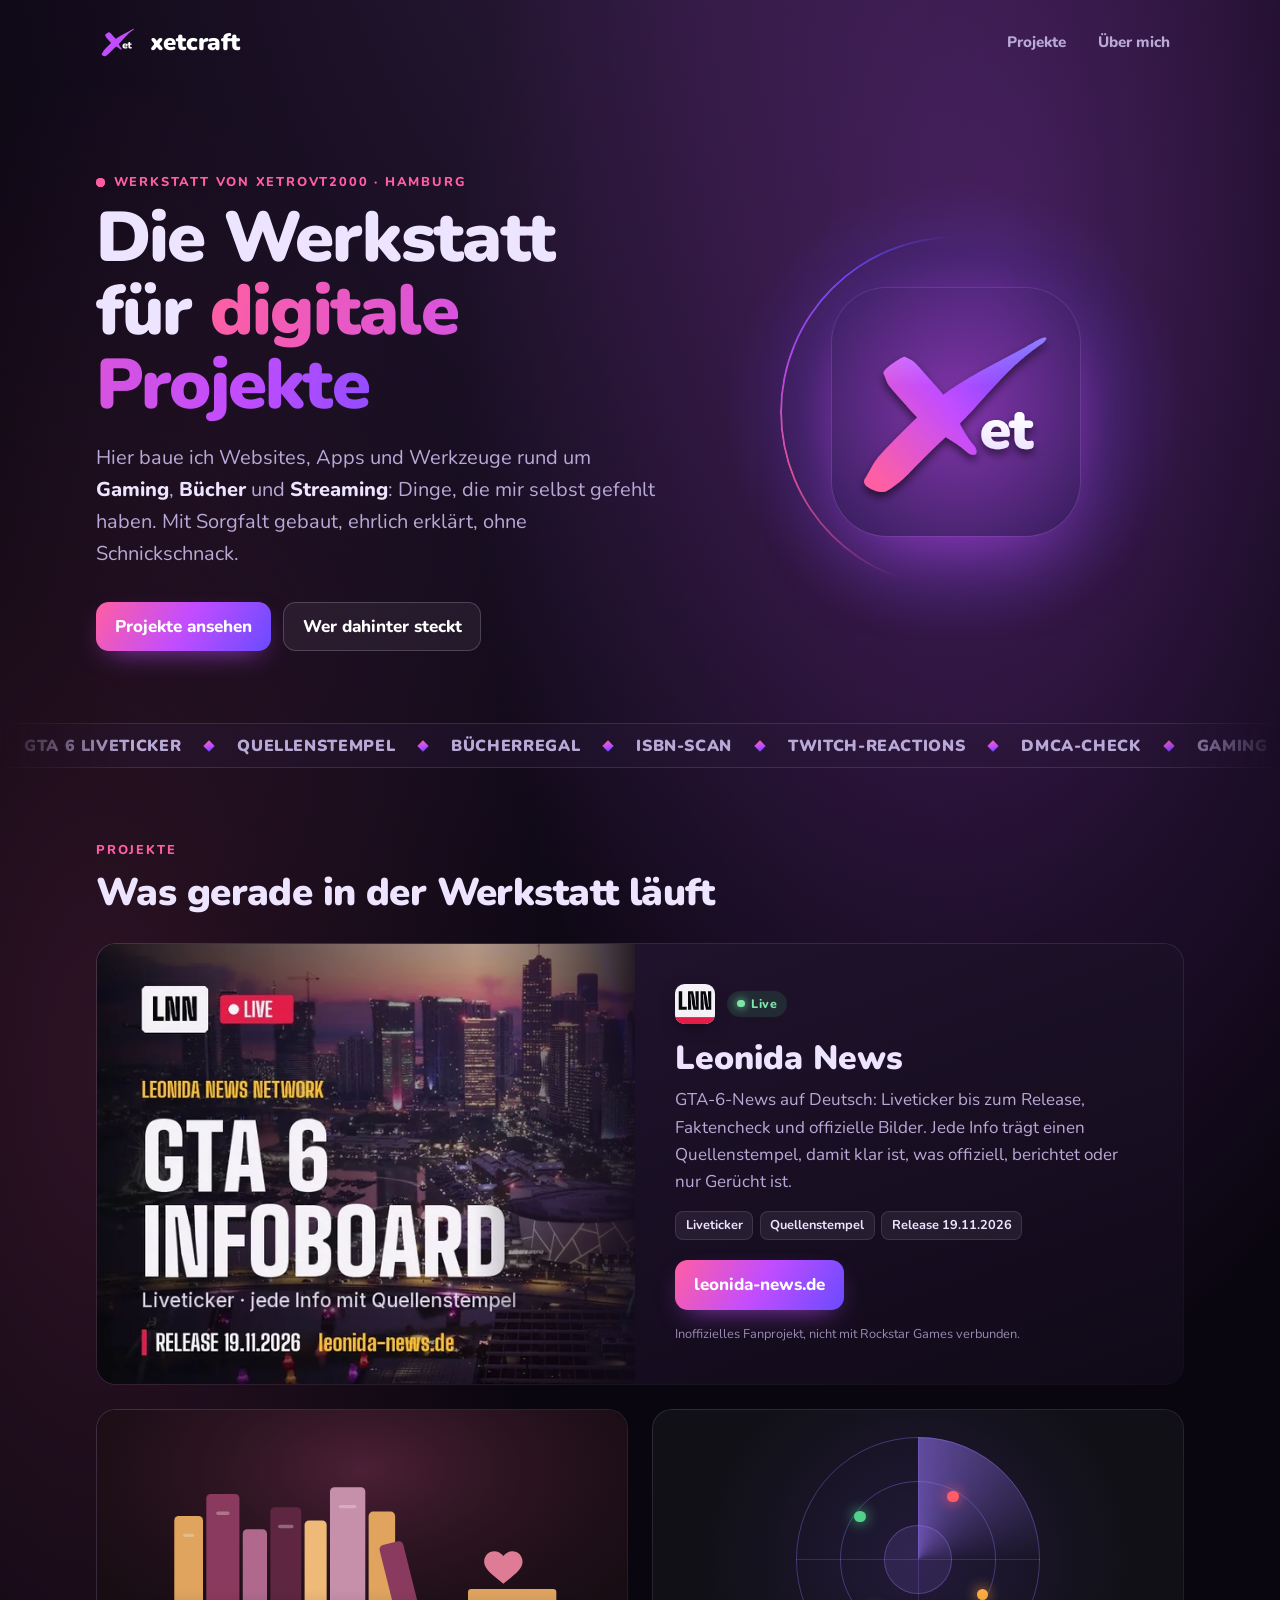
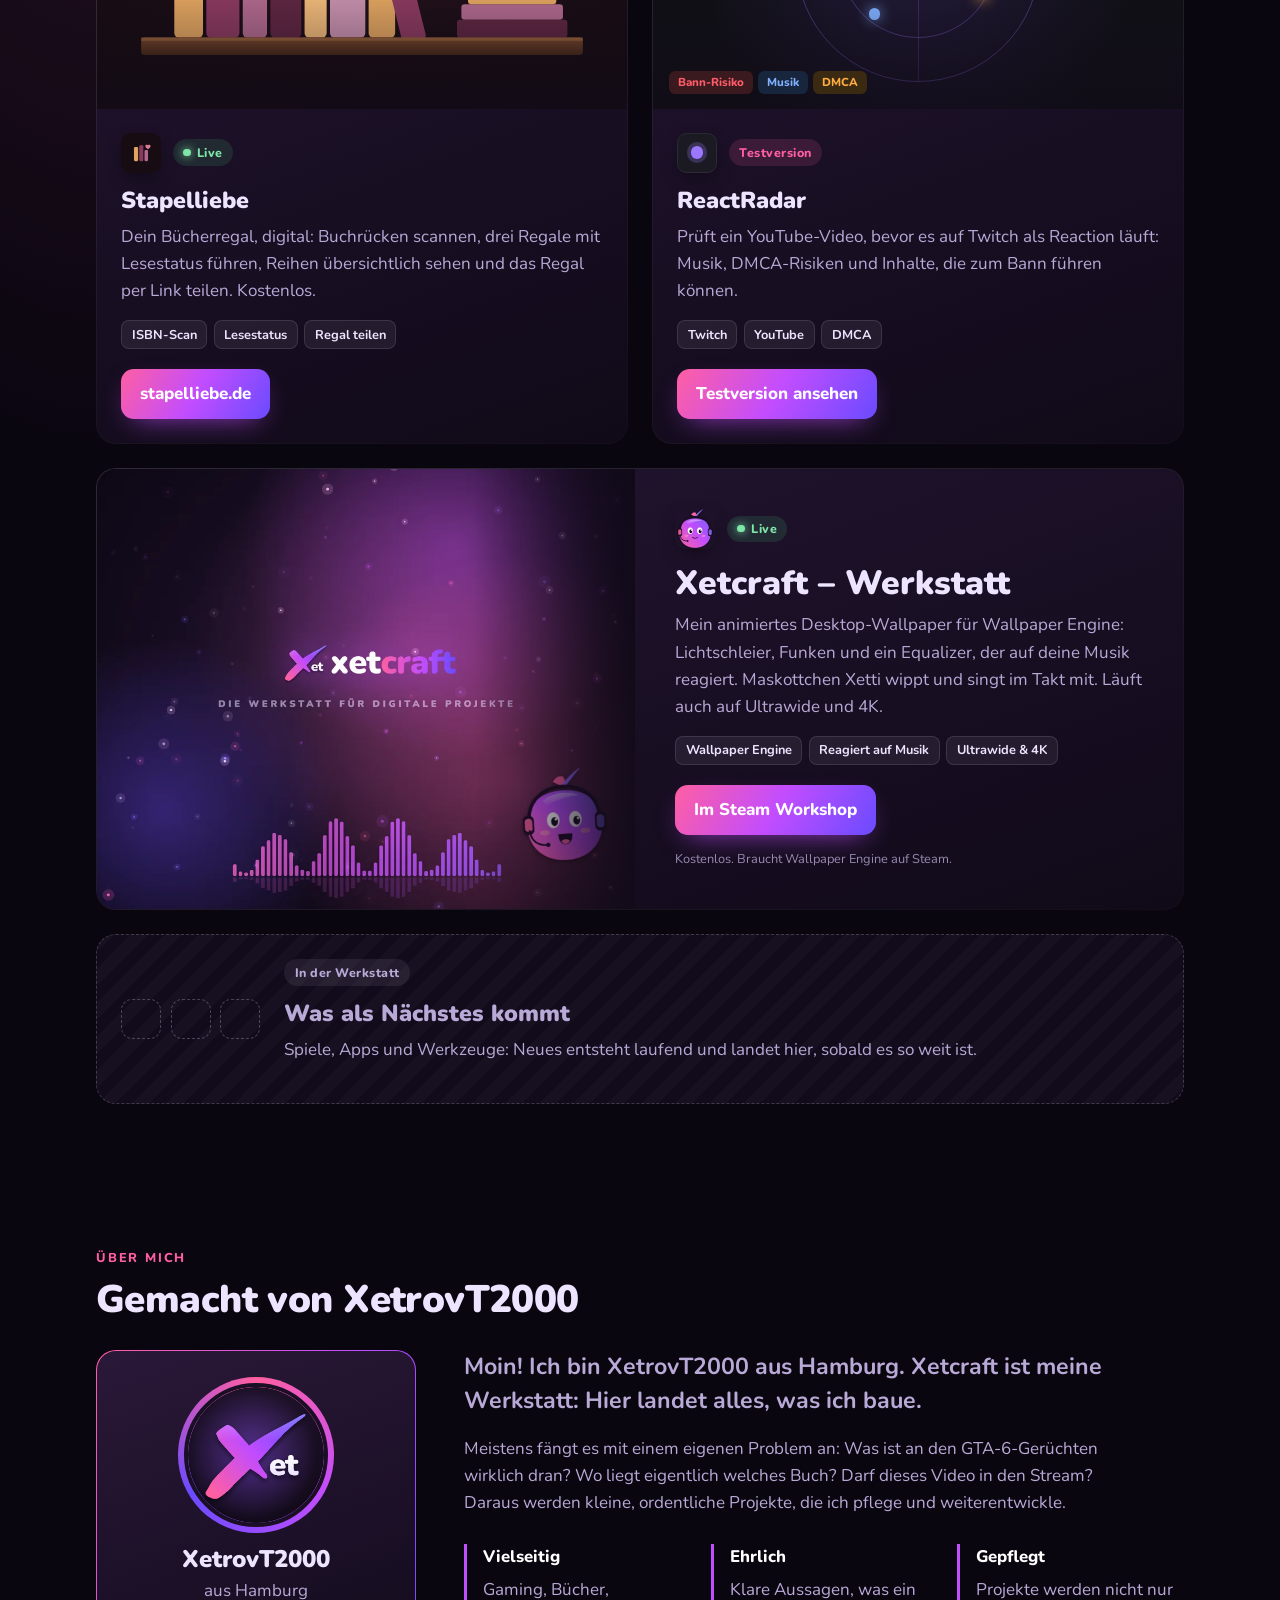
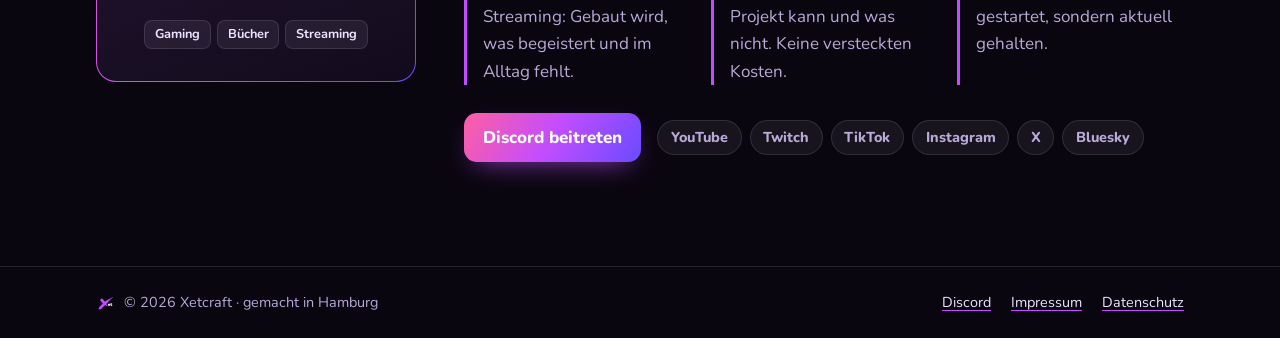
==== commit a8eea2f7: "Neues Projekt: Wallpaper „Xetcraft – Werkstatt“ (Steam Workshop)" ====
--- a/index.html
+++ b/index.html
@@ -127,6 +127,20 @@
         </div>
       </article>
 
+      <article class="projekt gross wallpaper">
+        <a class="bild" href="https://steamcommunity.com/sharedfiles/filedetails/?id=3821567934" tabindex="-1" aria-hidden="true">
+          <img src="assets/projekte/wallpaper.webp" srcset="assets/projekte/wallpaper-480.webp 480w, assets/projekte/wallpaper.webp 960w" sizes="(min-width: 60rem) 36rem, 100vw" width="960" height="783" alt="" loading="lazy">
+        </a>
+        <div class="inhalt">
+          <div class="kopf"><img class="logo" src="assets/projekte/xetti-logo.webp" alt="" width="40" height="40"><span class="status live">Live</span></div>
+          <h3>Xetcraft – Werkstatt</h3>
+          <p>Mein animiertes Desktop-Wallpaper für Wallpaper Engine: Lichtschleier, Funken und ein Equalizer, der auf deine Musik reagiert. Maskottchen Xetti wippt und singt im Takt mit. Läuft auch auf Ultrawide und 4K.</p>
+          <ul class="marken"><li>Wallpaper Engine</li><li>Reagiert auf Musik</li><li>Ultrawide &amp; 4K</li></ul>
+          <a class="knopf" href="https://steamcommunity.com/sharedfiles/filedetails/?id=3821567934">Im Steam Workshop</a>
+          <p class="fussnote">Kostenlos. Braucht Wallpaper Engine auf Steam.</p>
+        </div>
+      </article>
+
       <article class="projekt leise">
         <div class="werkbank" aria-hidden="true"><span></span><span></span><span></span></div>
         <div class="inhalt">
--- a/assets/site.css
+++ b/assets/site.css
@@ -178,6 +178,7 @@
 @keyframes herz { 0%, 70%, 100% { transform: scale(1); } 80% { transform: scale(1.18); } 90% { transform: scale(.96); } }
 
 /* ReactRadar-Illustration */
+.wallpaper .bild img { object-position: center; }
 .reactradar .bild { display: grid; place-items: center; background: radial-gradient(circle at 50% 50%, #221a3a, #111016 70%); }
 .radar { position: relative; height: 82%; aspect-ratio: 1; }
 .radar .kreis { position: absolute; border-radius: 50%; border: 1px solid rgba(155, 120, 255, .35); }
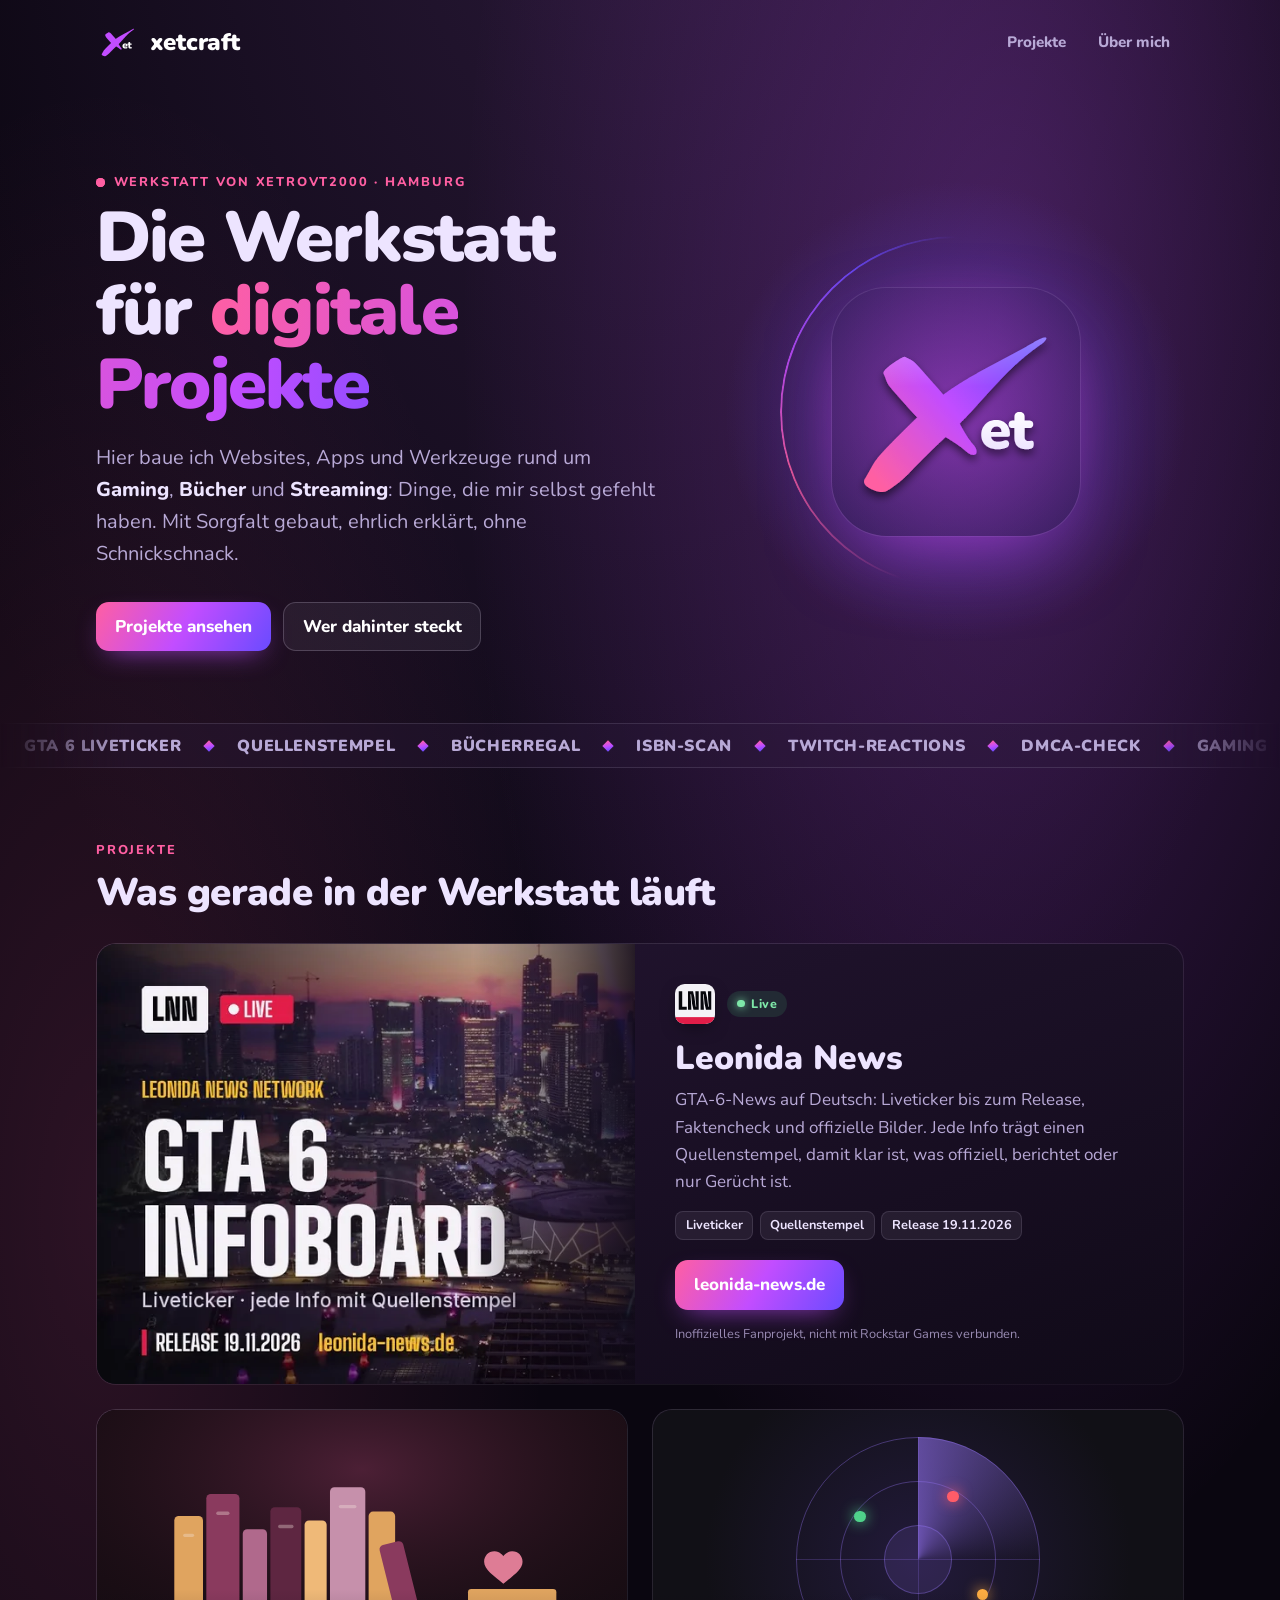
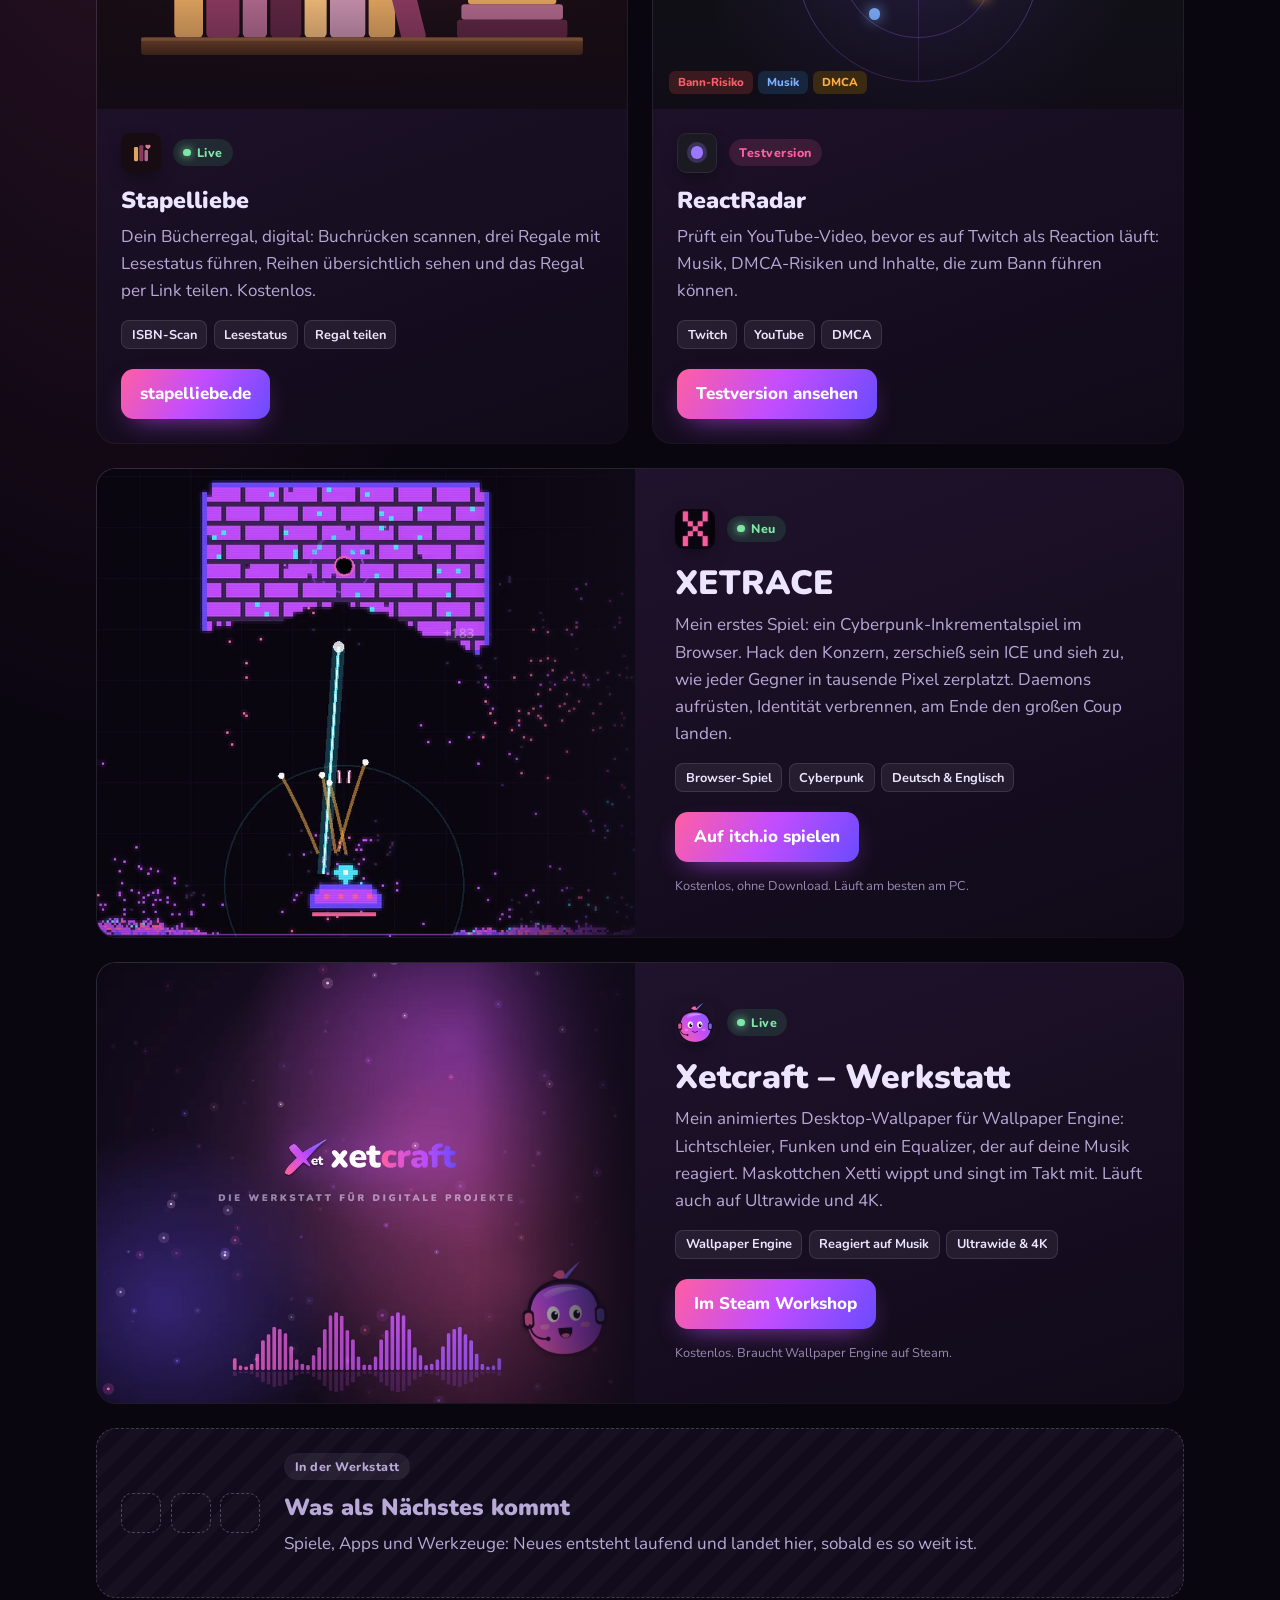
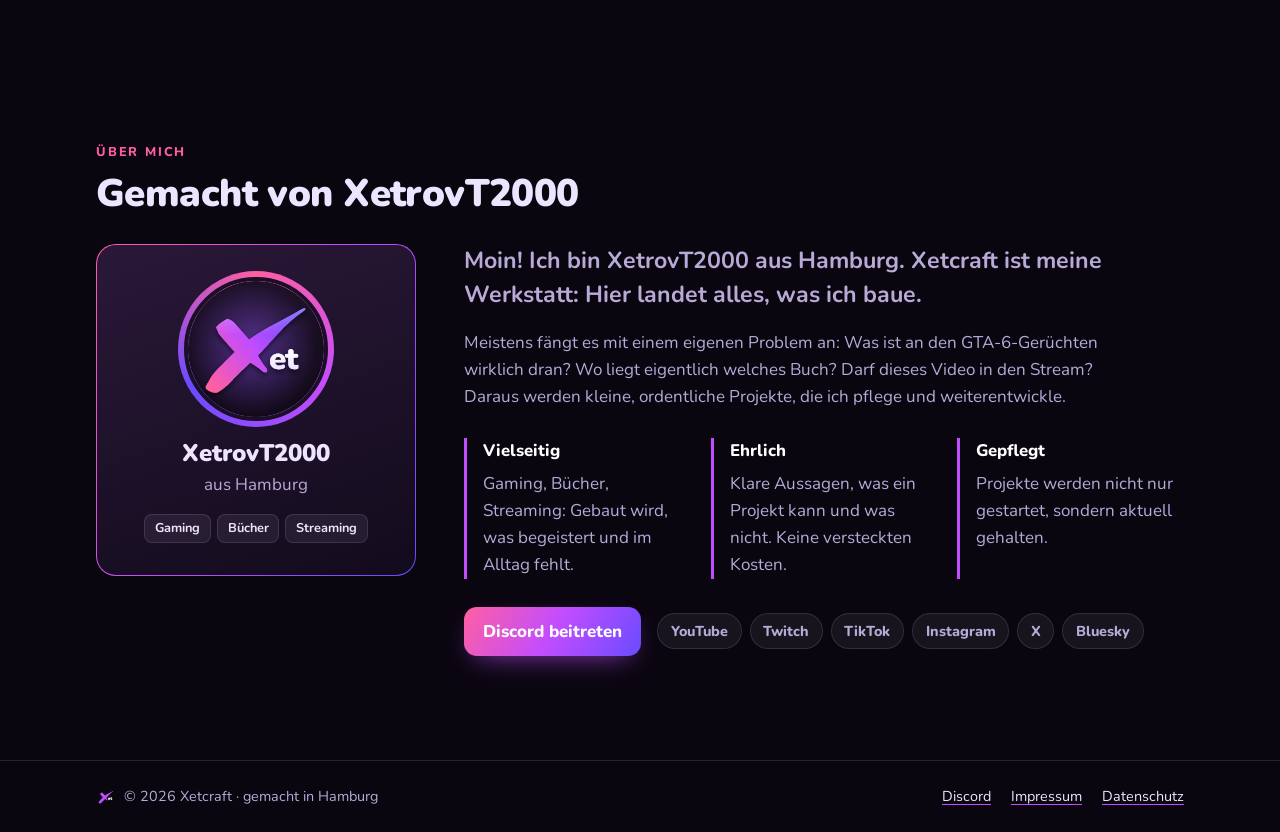
==== commit d37a89c9: "Neues Projekt: XETRACE (Browser-Spiel auf itch.io) Co-Authored-By: Claude Opus 5.5 <noreply@anthropi" ====
--- a/index.html
+++ b/index.html
@@ -127,6 +127,20 @@
         </div>
       </article>
 
+      <article class="projekt gross xetrace">
+        <a class="bild" href="https://xetcraft.itch.io/xetrace" tabindex="-1" aria-hidden="true">
+          <img src="assets/projekte/xetrace.webp" srcset="assets/projekte/xetrace-480.webp 480w, assets/projekte/xetrace.webp 960w" sizes="(min-width: 60rem) 36rem, 100vw" width="960" height="783" alt="" loading="lazy">
+        </a>
+        <div class="inhalt">
+          <div class="kopf"><img class="logo" src="assets/projekte/xetrace-logo.webp" alt="" width="40" height="40"><span class="status live">Neu</span></div>
+          <h3>XETRACE</h3>
+          <p>Mein erstes Spiel: ein Cyberpunk-Inkrementalspiel im Browser. Hack den Konzern, zerschieß sein ICE und sieh zu, wie jeder Gegner in tausende Pixel zerplatzt. Daemons aufrüsten, Identität verbrennen, am Ende den großen Coup landen.</p>
+          <ul class="marken"><li>Browser-Spiel</li><li>Cyberpunk</li><li>Deutsch &amp; Englisch</li></ul>
+          <a class="knopf" href="https://xetcraft.itch.io/xetrace">Auf itch.io spielen</a>
+          <p class="fussnote">Kostenlos, ohne Download. Läuft am besten am PC.</p>
+        </div>
+      </article>
+
       <article class="projekt gross wallpaper">
         <a class="bild" href="https://steamcommunity.com/sharedfiles/filedetails/?id=3821567934" tabindex="-1" aria-hidden="true">
           <img src="assets/projekte/wallpaper.webp" srcset="assets/projekte/wallpaper-480.webp 480w, assets/projekte/wallpaper.webp 960w" sizes="(min-width: 60rem) 36rem, 100vw" width="960" height="783" alt="" loading="lazy">
--- a/assets/site.css
+++ b/assets/site.css
@@ -179,6 +179,8 @@
 
 /* ReactRadar-Illustration */
 .wallpaper .bild img { object-position: center; }
+.xetrace .bild { background: #060309; }
+.xetrace .bild img { object-position: center; }
 .reactradar .bild { display: grid; place-items: center; background: radial-gradient(circle at 50% 50%, #221a3a, #111016 70%); }
 .radar { position: relative; height: 82%; aspect-ratio: 1; }
 .radar .kreis { position: absolute; border-radius: 50%; border: 1px solid rgba(155, 120, 255, .35); }
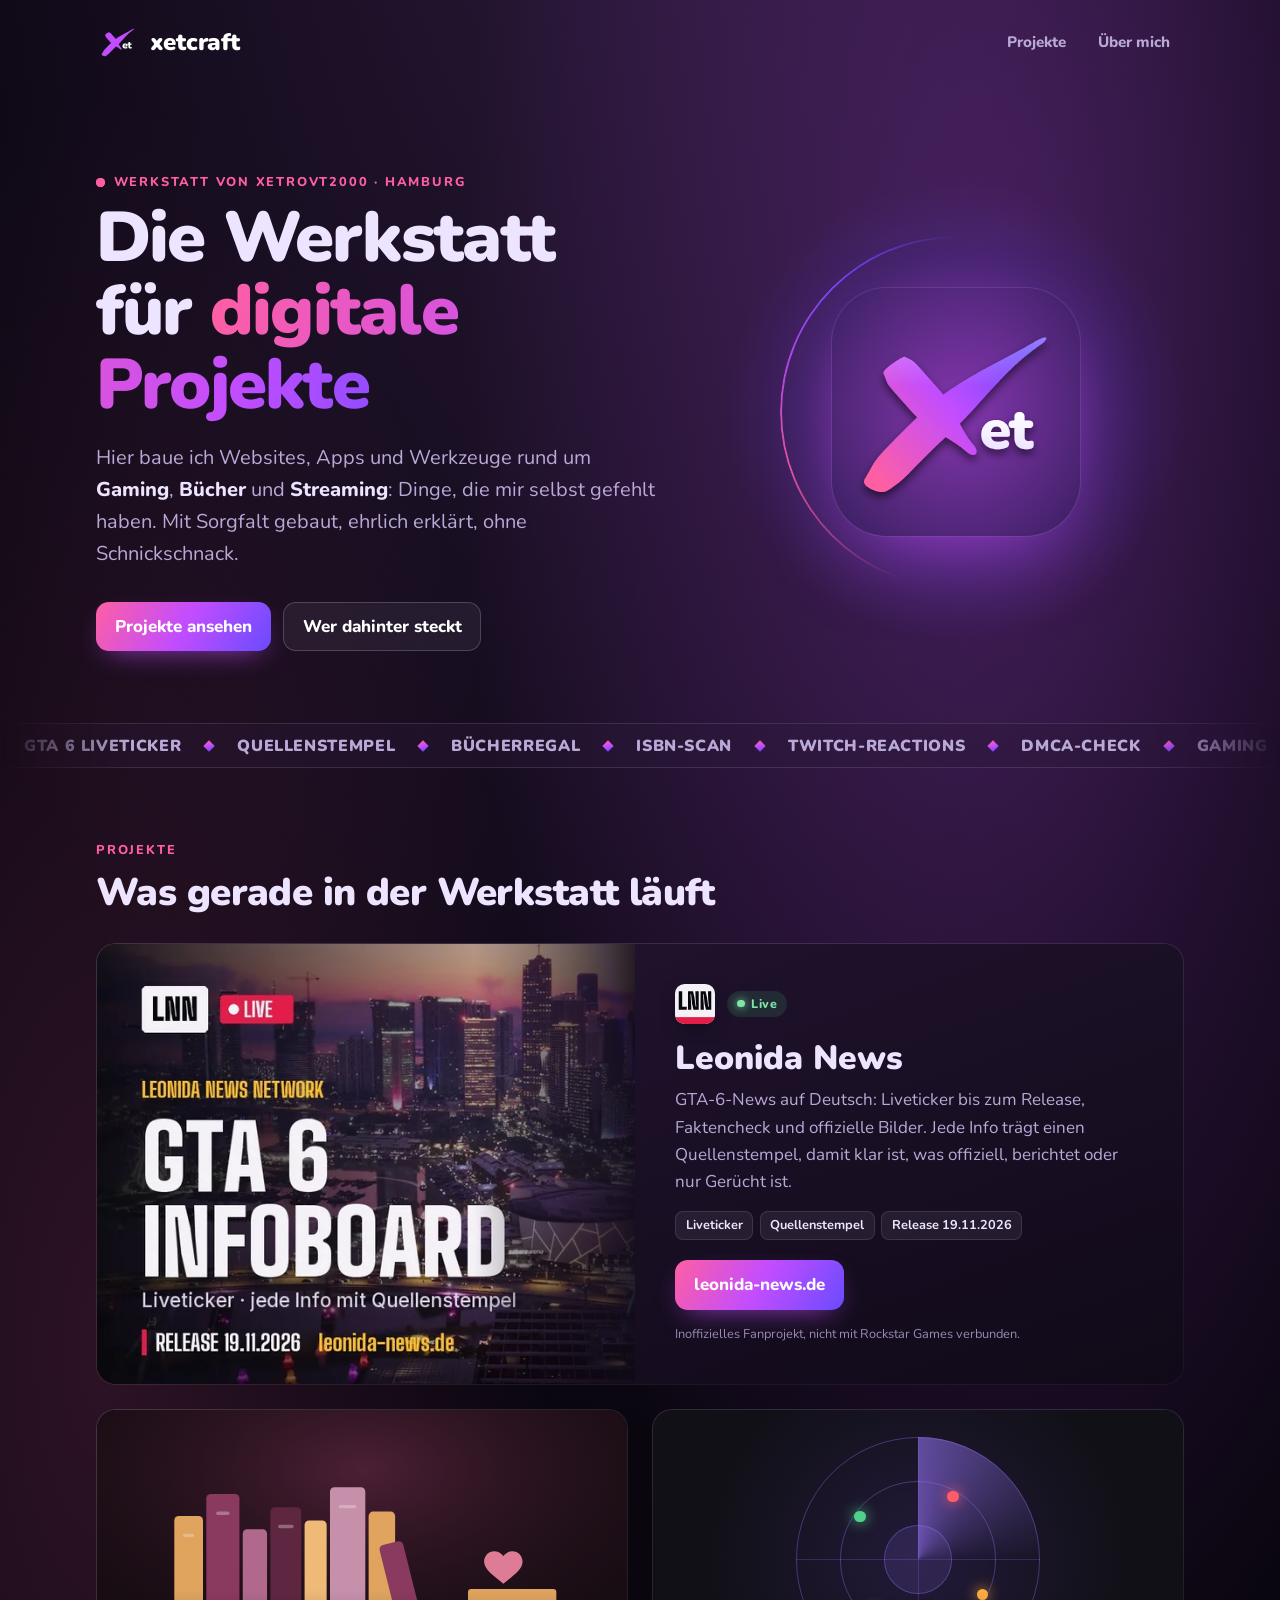
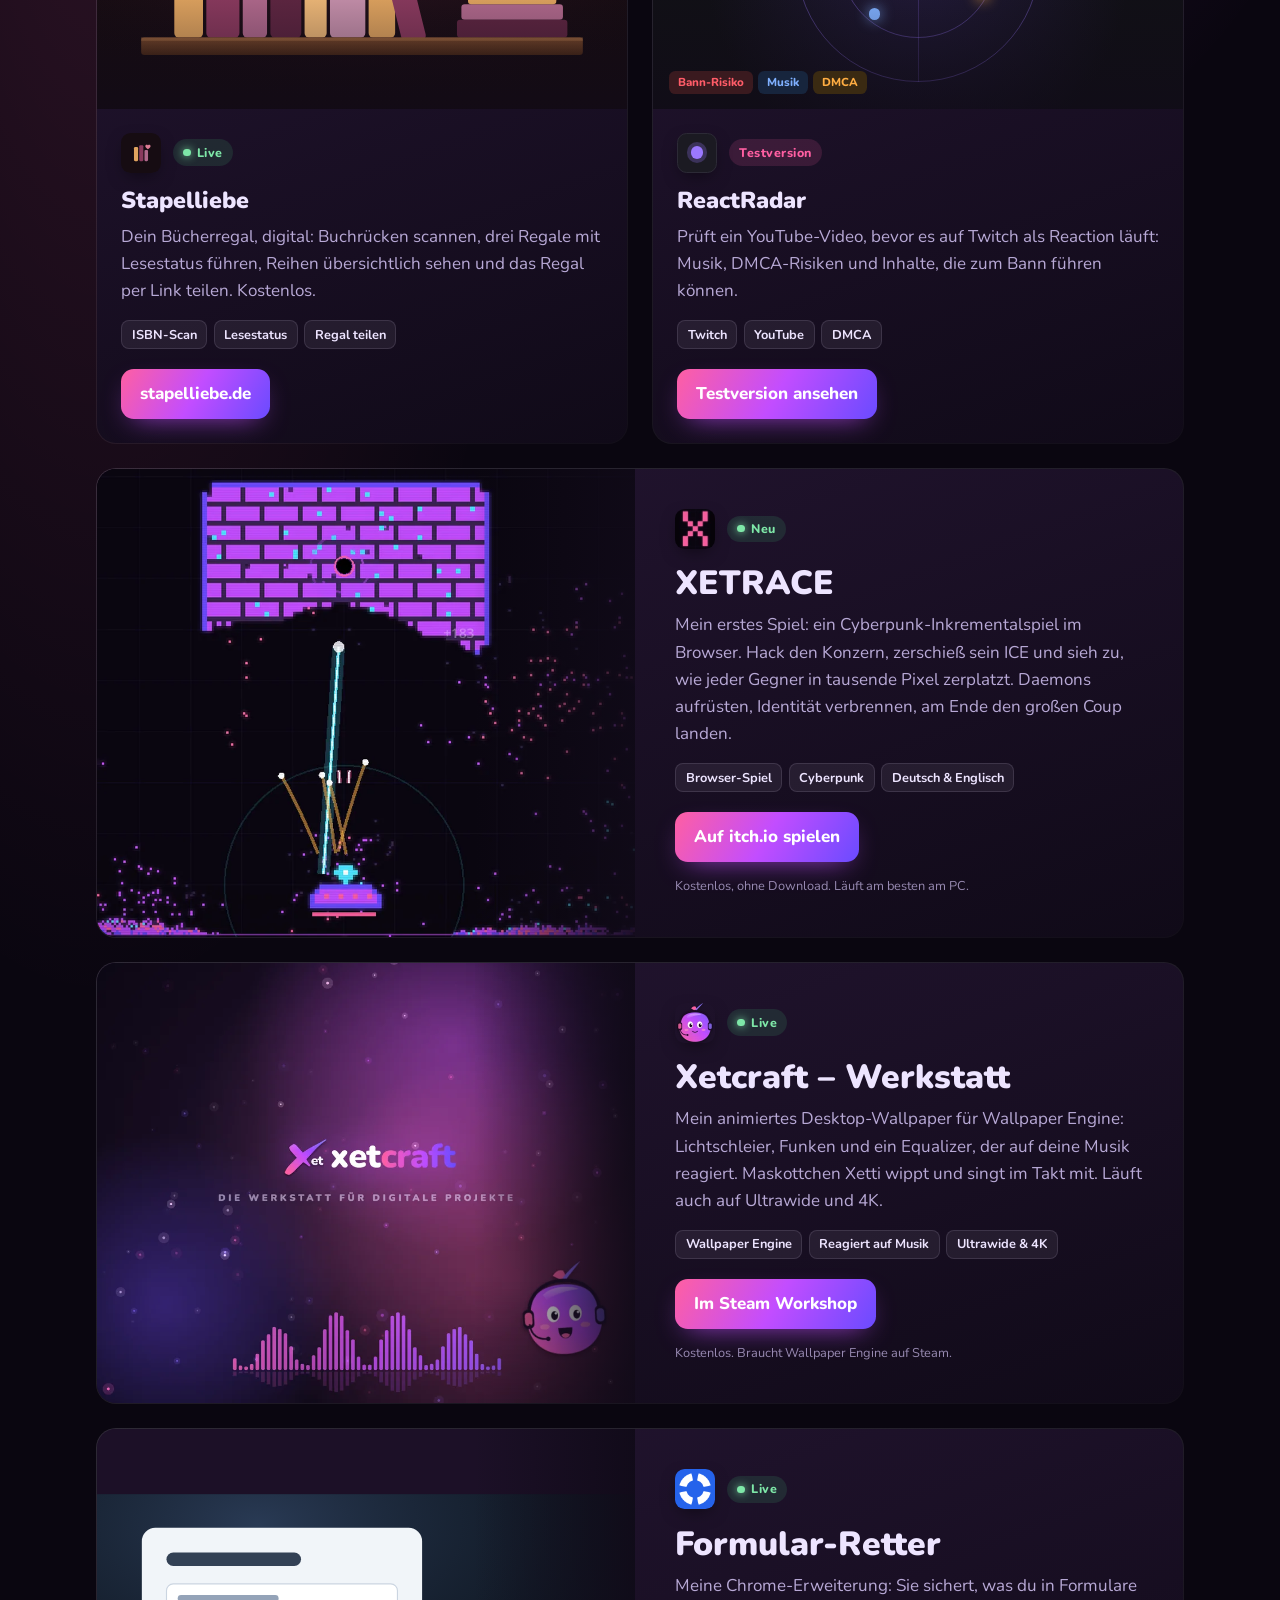
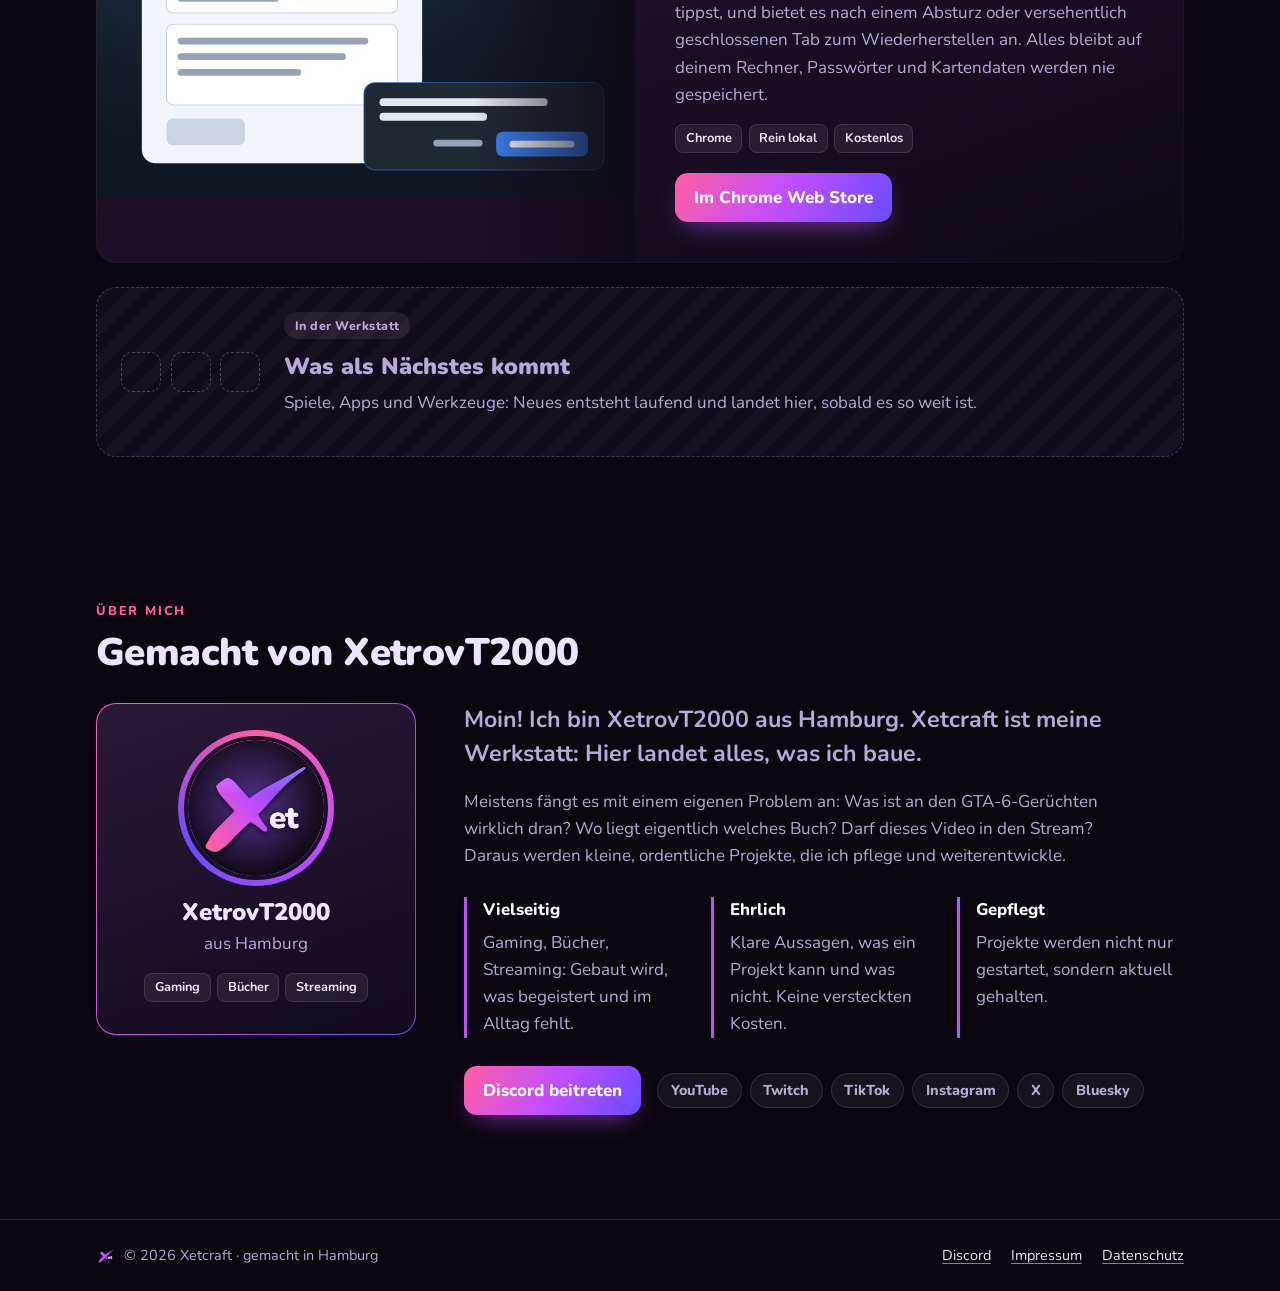
==== commit b733d3c6: "Projektkarte Formular-Retter" ====
--- a/index.html
+++ b/index.html
@@ -155,6 +155,42 @@
         </div>
       </article>
 
+      <article class="projekt gross formularretter">
+        <a class="bild" href="https://chromewebstore.google.com/detail/feicbdnkgiimdjjbojofjogomnlcepcp" tabindex="-1" aria-hidden="true">
+          <svg viewBox="0 0 480 270" role="presentation">
+            <defs>
+              <radialGradient id="fr-licht" cx=".3" cy=".1" r=".9"><stop offset="0" stop-color="#2c3e5a" stop-opacity=".9"/><stop offset="1" stop-color="#0f1722" stop-opacity="0"/></radialGradient>
+            </defs>
+            <rect width="480" height="270" fill="#0f1722"/>
+            <rect width="480" height="270" fill="url(#fr-licht)"/>
+            <rect x="40" y="30" width="250" height="210" rx="12" fill="#f1f5f9"/>
+            <rect x="62" y="52" width="120" height="12" rx="6" fill="#334155"/>
+            <rect x="62" y="80" width="206" height="26" rx="6" fill="#fff" stroke="#cbd5e1"/>
+            <rect x="72" y="90" width="90" height="6" rx="3" fill="#94a3b8"/>
+            <rect x="62" y="116" width="206" height="72" rx="6" fill="#fff" stroke="#cbd5e1"/>
+            <rect x="72" y="128" width="170" height="6" rx="3" fill="#94a3b8"/>
+            <rect x="72" y="142" width="150" height="6" rx="3" fill="#94a3b8"/>
+            <rect x="72" y="156" width="110" height="6" rx="3" fill="#94a3b8"/>
+            <rect x="62" y="200" width="70" height="24" rx="6" fill="#cbd5e1"/>
+            <g class="fr-badge">
+              <rect x="238" y="168" width="214" height="78" rx="10" fill="#1f2933" stroke="#3b82f6" stroke-opacity=".5"/>
+              <rect x="252" y="182" width="150" height="7" rx="3.5" fill="#e2e8f0"/>
+              <rect x="252" y="195" width="96" height="7" rx="3.5" fill="#e2e8f0"/>
+              <rect x="356" y="212" width="82" height="22" rx="6" fill="#3b82f6"/>
+              <rect x="368" y="220" width="58" height="6" rx="3" fill="#fff"/>
+              <rect x="300" y="219" width="44" height="6" rx="3" fill="#94a3b8"/>
+            </g>
+          </svg>
+        </a>
+        <div class="inhalt">
+          <div class="kopf"><img class="logo" src="assets/projekte/formular-retter-logo.png" alt="" width="40" height="40"><span class="status live">Live</span></div>
+          <h3>Formular-Retter</h3>
+          <p>Meine Chrome-Erweiterung: Sie sichert, was du in Formulare tippst, und bietet es nach einem Absturz oder versehentlich geschlossenen Tab zum Wiederherstellen an. Alles bleibt auf deinem Rechner, Passwörter und Kartendaten werden nie gespeichert.</p>
+          <ul class="marken"><li>Chrome</li><li>Rein lokal</li><li>Kostenlos</li></ul>
+          <a class="knopf" href="https://chromewebstore.google.com/detail/feicbdnkgiimdjjbojofjogomnlcepcp">Im Chrome Web Store</a>
+        </div>
+      </article>
+
       <article class="projekt leise">
         <div class="werkbank" aria-hidden="true"><span></span><span></span><span></span></div>
         <div class="inhalt">
